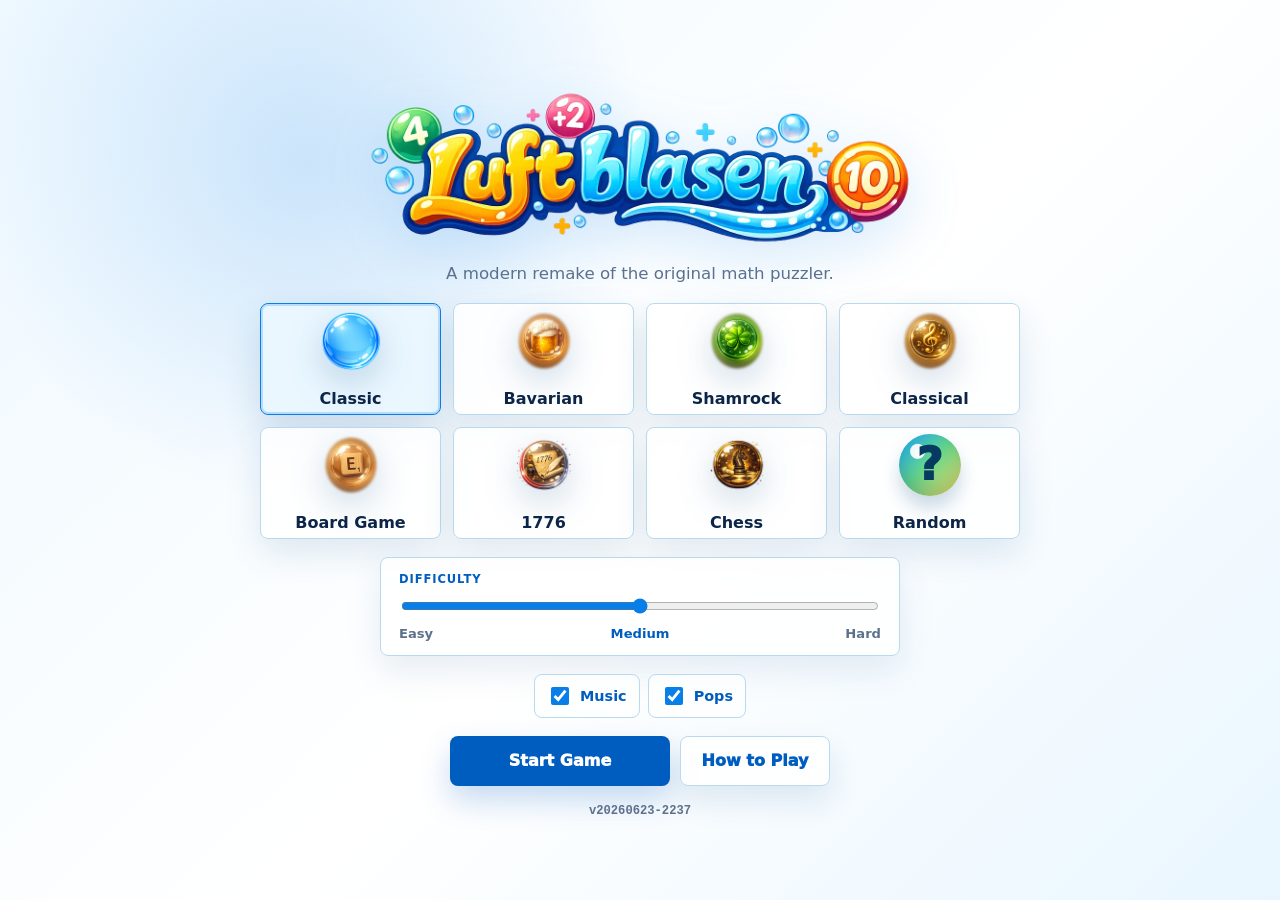
==== index.html @ 2be2d6b1 "Boost procedural cue volume" ====
<!doctype html>
<html lang="en">
  <head>
    <meta charset="utf-8">
    <meta name="viewport" content="width=device-width, initial-scale=1">
    <meta name="format-detection" content="telephone=no">
    <meta http-equiv="refresh" content="0; url=luftblasen.html?v=20260623-2237">
    <title>Luftblasen</title>
    <link rel="canonical" href="luftblasen.html">
    <link rel="stylesheet" href="luftblasen.css?v=20260623-2237">
  </head>
  <body class="show-splash">
    <main class="game-shell" data-theme="classic">
      <section class="splash-screen" aria-labelledby="splash-title">
        <div class="splash-brand">
          <h1 id="splash-title">Luftblasen</h1>
          <p>Loading the bubble game...</p>
        </div>
        <a class="start-button" href="luftblasen.html?v=20260623-2237">Play Luftblasen</a>
        <footer class="splash-version">v<span data-version>20260623-2237</span></footer>
      </section>
    </main>
    <script>
      window.location.replace("luftblasen.html?v=20260623-2237");
    </script>
  </body>
</html>
---- luftblasen.css ----
:root {
  --bg: #f8fcff;
  --surface: #ffffff;
  --text: #0d2547;
  --muted: #5d718c;
  --line: #b9d9ef;
  --accent: #087ee8;
  --accent-strong: #005dc0;
  --good: #24a66a;
  --danger: #e94040;
  --gold: #f2a51a;
  --bubble: #d7f1ff;
  --play-bg: url("assets/luftblasen/images/backgrounds/classic-theme-background.webp?v=20260623-2237");
  --bubble-sprite: url("assets/luftblasen/images/sprites/bubble-classic-sprite.png?v=20260623-2237");
  --page-bg-a: #dff3ff;
  --page-bg-b: #f8fcff;
  --page-bg-c: #fff8df;
  --page-glow-a: rgba(8, 126, 232, 0.24);
  --page-glow-b: rgba(36, 166, 106, 0.17);
  --shadow: 0 20px 55px rgba(19, 81, 135, 0.16);
  --radius: 8px;
}

* {
  box-sizing: border-box;
}

body {
  min-height: 100vh;
  margin: 0;
  background:
    radial-gradient(circle at 22% 12%, rgba(8, 126, 232, 0.12), transparent 28%),
    linear-gradient(135deg, #f8fcff 0%, #eef8ff 48%, #fffdf8 100%);
  color: var(--text);
  font-family: Inter, ui-sans-serif, system-ui, -apple-system, BlinkMacSystemFont, "Segoe UI", sans-serif;
}

body:not(.show-splash) {
  background:
    radial-gradient(circle at 18% 12%, var(--page-glow-a, rgba(8, 126, 232, 0.22)), transparent 30%),
    radial-gradient(circle at 82% 84%, var(--page-glow-b, rgba(36, 166, 106, 0.18)), transparent 34%),
    linear-gradient(135deg, var(--page-bg-a, #eaf7ff), var(--page-bg-b, #f8fcff) 52%, var(--page-bg-c, #fff7e7));
}

body.show-splash {
  overflow: hidden;
}

button,
input {
  font: inherit;
}

.game-shell {
  width: min(1320px, calc(100% - 24px));
  margin: 0 auto;
  padding: 14px 0;
}

body:not(.show-splash) {
  min-height: 100vh;
  min-height: 100dvh;
  overflow: hidden;
}

body:not(.show-splash) .game-shell {
  width: min(calc(100% - 18px), 720px, calc((100vh - 18px) * 0.72));
  width: min(calc(100% - 18px), 720px, calc((100dvh - 18px) * 0.72));
  min-width: min(100% - 18px, 390px);
  height: 100vh;
  height: 100dvh;
  padding: 9px 0;
}

.splash-screen {
  position: fixed;
  inset: 0;
  z-index: 100;
  display: grid;
  place-items: center;
  align-content: center;
  gap: 18px;
  padding: 22px;
  background:
    radial-gradient(circle at 24% 18%, rgba(8, 126, 232, 0.18), transparent 28%),
    linear-gradient(135deg, #eef8ff 0%, #ffffff 54%, #e9f6ff 100%);
}

.splash-screen.hidden {
  display: none;
}

.splash-brand {
  text-align: center;
}

.splash-brand h1 {
  position: absolute;
  width: 1px;
  height: 1px;
  padding: 0;
  margin: -1px;
  overflow: hidden;
  clip: rect(0, 0, 0, 0);
  white-space: nowrap;
  border: 0;
}

.splash-logo {
  display: block;
  width: min(560px, 94vw);
  height: auto;
  max-height: 172px;
  object-fit: contain;
  margin: 0 auto;
  filter: drop-shadow(0 16px 28px rgba(8, 126, 232, 0.16));
}

.splash-brand p {
  max-width: 520px;
  margin: 8px auto 0;
  color: var(--muted);
  font-size: 1.04rem;
  line-height: 1.4;
}

.splash-theme-grid {
  display: grid;
  grid-template-columns: repeat(4, minmax(120px, 1fr));
  gap: 12px;
  width: min(760px, 100%);
}

.splash-difficulty {
  display: grid;
  gap: 10px;
  width: min(520px, 100%);
  border: 1px solid var(--line);
  border-radius: var(--radius);
  padding: 14px 18px;
  background: rgba(255, 255, 255, 0.88);
  box-shadow: 0 14px 34px rgba(19, 81, 135, 0.1);
}

.splash-difficulty span {
  color: var(--accent-strong);
  font-size: 0.72rem;
  font-weight: 900;
  letter-spacing: 0.08em;
  text-transform: uppercase;
}

.splash-difficulty input {
  accent-color: var(--accent);
}

.splash-difficulty small {
  display: grid;
  grid-template-columns: 1fr auto 1fr;
  gap: 12px;
  color: var(--muted);
  font-size: 0.82rem;
}

.splash-difficulty small b:last-child {
  text-align: right;
}

.splash-difficulty strong {
  color: var(--accent-strong);
}

.sound-options {
  display: flex;
  flex-wrap: wrap;
  justify-content: center;
  gap: 8px;
}

.sound-toggle {
  display: inline-flex;
  align-items: center;
  gap: 8px;
  border: 1px solid var(--line);
  border-radius: var(--radius);
  padding: 9px 12px;
  background: rgba(255, 255, 255, 0.76);
  color: var(--accent-strong);
  cursor: pointer;
  font-size: 0.9rem;
  font-weight: 900;
}

.sound-toggle input {
  width: 18px;
  height: 18px;
  accent-color: var(--accent);
}

.splash-actions {
  display: flex;
  flex-wrap: wrap;
  justify-content: center;
  gap: 10px;
}

.splash-theme {
  display: grid;
  place-items: center;
  gap: 8px;
  min-height: 112px;
  border: 1px solid var(--line);
  border-radius: var(--radius);
  background: rgba(255, 255, 255, 0.88);
  color: var(--text);
  cursor: pointer;
  font-weight: 900;
  box-shadow: 0 14px 34px rgba(19, 81, 135, 0.12);
}

.splash-theme .theme-icon {
  width: 62px;
  height: 62px;
  font-size: 1.7rem;
}

.splash-theme .theme-sprite {
  background-position: 0 center;
  background-repeat: no-repeat;
  background-size: 300% 100%;
  border-radius: 50%;
  filter: drop-shadow(0 12px 18px rgba(19, 81, 135, 0.22));
}

.splash-theme[data-theme="classic"] .theme-sprite {
  background-image: url("assets/luftblasen/images/sprites/bubble-classic-sprite.png?v=20260623-2237");
}

.splash-theme[data-theme="bavarian"] .theme-sprite {
  background-image: url("assets/luftblasen/images/sprites/bubble-bavarian-sprite.png?v=20260623-2237");
}

.splash-theme[data-theme="shamrock"] .theme-sprite {
  background-image: url("assets/luftblasen/images/sprites/bubble-shamrock-sprite.png?v=20260623-2237");
}

.splash-theme[data-theme="classical"] .theme-sprite {
  background-image: url("assets/luftblasen/images/sprites/bubble-classical-sprite.png?v=20260623-2237");
}

.splash-theme[data-theme="boardgame"] .theme-sprite {
  background-image: url("assets/luftblasen/images/sprites/bubble-boardgame-sprite.png?v=20260623-2237");
}

.splash-theme[data-theme="theme1776"] .theme-sprite {
  background-image: url("assets/luftblasen/images/sprites/bubble-1776-sprite.png?v=20260623-2237");
}

.splash-theme[data-theme="chess"] .theme-sprite {
  background-image: url("assets/luftblasen/images/sprites/bubble-chess-sprite.png?v=20260623-2237");
}

.splash-theme .random-icon {
  display: grid;
  place-items: center;
  border-radius: 50%;
  background:
    radial-gradient(circle at 30% 28%, rgba(255, 255, 255, 0.95) 0 7px, transparent 8px),
    linear-gradient(135deg, #14a7ff, #65d68b 48%, #ffe05f);
  color: #073a60;
  font-size: 2.8rem;
  font-weight: 950;
  box-shadow: inset 0 -8px 18px rgba(5, 51, 86, 0.2), 0 12px 18px rgba(19, 81, 135, 0.22);
}

.splash-theme.active {
  border-color: var(--accent);
  background: #eaf7ff;
  box-shadow: inset 0 0 0 2px color-mix(in srgb, var(--accent) 22%, transparent), 0 16px 36px rgba(19, 81, 135, 0.16);
}

.start-button {
  min-width: 220px;
  min-height: 50px;
  border: 0;
  border-radius: var(--radius);
  background: var(--accent-strong);
  color: white;
  cursor: pointer;
  font-size: 1rem;
  font-weight: 950;
  box-shadow: 0 14px 30px rgba(0, 93, 192, 0.22);
}

.how-button {
  min-width: 150px;
  min-height: 50px;
  border: 1px solid var(--line);
  border-radius: var(--radius);
  background: rgba(255, 255, 255, 0.88);
  color: var(--accent-strong);
  cursor: pointer;
  font-size: 1rem;
  font-weight: 950;
  box-shadow: 0 14px 30px rgba(19, 81, 135, 0.12);
}

.how-panel {
  position: fixed;
  inset: 0;
  z-index: 120;
  display: grid;
  place-items: center;
  padding: 22px;
  background: rgba(6, 36, 70, 0.42);
  backdrop-filter: blur(6px);
}

.how-panel.hidden {
  display: none;
}

.how-card {
  position: relative;
  width: min(720px, 100%);
  max-height: min(780px, 92dvh);
  overflow: auto;
  border: 1px solid rgba(255, 255, 255, 0.72);
  border-radius: var(--radius);
  padding: 26px;
  background: rgba(255, 255, 255, 0.96);
  color: var(--text);
  box-shadow: 0 28px 70px rgba(6, 36, 70, 0.32);
}

.how-card h2 {
  margin: 0 46px 20px 0;
  color: var(--accent-strong);
  font-size: clamp(2rem, 6vw, 3.3rem);
  line-height: 0.95;
}

.how-close {
  position: absolute;
  top: 14px;
  right: 14px;
  display: grid;
  width: 38px;
  height: 38px;
  place-items: center;
  border: 1px solid var(--line);
  border-radius: var(--radius);
  background: white;
  color: var(--accent-strong);
  cursor: pointer;
  font-size: 1.8rem;
  font-weight: 950;
  line-height: 1;
}

.how-steps {
  display: grid;
  gap: 10px;
}

.how-steps section {
  border: 1px solid var(--line);
  border-radius: var(--radius);
  padding: 14px 16px;
  background: #f7fcff;
}

.how-steps b {
  display: block;
  color: var(--accent-strong);
  font-size: clamp(1.15rem, 3vw, 1.45rem);
  line-height: 1.1;
}

.how-steps p {
  margin: 6px 0 0;
  color: var(--text);
  font-size: 1rem;
  font-weight: 750;
  line-height: 1.35;
}

.splash-version {
  color: var(--muted);
  font-family: ui-monospace, SFMono-Regular, Consolas, "Liberation Mono", monospace;
  font-size: 0.76rem;
  font-weight: 800;
  text-align: center;
}

.hud {
  display: none;
}

.hud-card,
.play-card {
  border: 1px solid var(--line);
  border-radius: var(--radius);
  background: rgba(255, 255, 255, 0.82);
  box-shadow: var(--shadow);
}

.hud-card {
  min-width: 0;
  padding: 8px 11px;
}

.hud-card span,
.side-panel h2,
.difficulty-control span {
  display: block;
  color: var(--accent-strong);
  font-size: 0.66rem;
  font-weight: 850;
  letter-spacing: 0.07em;
  line-height: 1.2;
  text-transform: uppercase;
}

.hud-card strong {
  display: block;
  margin-top: 2px;
  font-size: clamp(1.55rem, 3vw, 2.8rem);
  line-height: 0.95;
}

.hud-card.compact strong {
  font-size: clamp(1.2rem, 2vw, 1.9rem);
}

.sum-card em {
  display: block;
  margin-top: 3px;
  color: var(--accent-strong);
  font-style: normal;
  font-weight: 800;
  text-align: right;
}

.sum-meter {
  height: 6px;
  overflow: hidden;
  border: 1px solid var(--line);
  border-radius: 999px;
  background: #e8f4fb;
}

.sum-meter i {
  display: block;
  width: 0%;
  height: 100%;
  border-radius: inherit;
  background: linear-gradient(90deg, var(--accent), var(--good));
  transition: width 180ms ease, background 180ms ease;
}

.layout {
  display: block;
}

.side-panel h2 {
  margin: 0 0 9px;
}

.theme-list {
  display: grid;
  gap: 6px;
}

.theme-button,
.primary-button,
.secondary-button {
  border: 0;
  border-radius: var(--radius);
  cursor: pointer;
  font-weight: 850;
}

.theme-button {
  display: grid;
  grid-template-columns: 32px 1fr;
  gap: 7px;
  width: 100%;
  min-height: 36px;
  border: 1px solid var(--line);
  padding: 5px 8px;
  background: var(--surface);
  color: var(--text);
  text-align: left;
}

.theme-button.active {
  border-color: var(--accent);
  background: #eaf7ff;
  box-shadow: inset 0 0 0 2px rgba(8, 126, 232, 0.14);
}

.theme-icon {
  display: grid;
  width: 26px;
  height: 26px;
  place-items: center;
  border-radius: 50%;
  font-size: 1.1rem;
}

.bubble-icon {
  border: 2px solid #69bfff;
  background: radial-gradient(circle at 34% 28%, white 0 18%, #b7e8ff 45%, #4eb2f4 100%);
}

.tile-icon {
  border-radius: 5px;
  background: linear-gradient(145deg, #ffc23d, #a35b00);
  color: #1f1304;
  font-family: Georgia, "Times New Roman", serif;
  font-size: 1rem;
  font-weight: 950;
}

.difficulty-control {
  display: grid;
  gap: 7px;
  margin: 14px 0;
}

.difficulty-control input {
  accent-color: var(--accent);
}

.difficulty-control small {
  display: flex;
  justify-content: space-between;
  color: var(--muted);
}

.button-grid {
  display: grid;
  gap: 7px;
}

.primary-button,
.secondary-button {
  min-height: 36px;
  padding: 0 10px;
}

.primary-button {
  background: var(--accent-strong);
  color: white;
}

.secondary-button {
  border: 1px solid var(--line);
  background: var(--surface);
  color: var(--accent-strong);
}

.play-card {
  min-height: 590px;
  padding: 7px;
}

body:not(.show-splash) .play-card {
  height: calc(100vh - 18px);
  height: calc(100dvh - 18px);
  min-height: 0;
}

.playfield {
  position: relative;
  min-height: 576px;
  overflow: hidden;
  border-radius: var(--radius);
  background:
    radial-gradient(circle at 16% 18%, rgba(255, 255, 255, 0.82) 0 3px, transparent 4px),
    radial-gradient(circle at 80% 34%, rgba(255, 255, 255, 0.72) 0 4px, transparent 5px),
    var(--play-bg);
  background-position: center;
  background-size: cover;
}

body:not(.show-splash) .playfield {
  height: 100%;
  min-height: 0;
}

.field-message {
  position: absolute;
  left: 50%;
  bottom: 12px;
  z-index: 4;
  transform: translateX(-50%);
  width: min(92%, 600px);
  border: 1px solid rgba(255, 255, 255, 0.48);
  border-radius: var(--radius);
  padding: 9px 13px;
  background: rgba(8, 28, 54, 0.34);
  color: white;
  box-shadow: inset 0 1px 0 rgba(255, 255, 255, 0.18), 0 12px 28px rgba(5, 25, 48, 0.18);
  font-weight: 900;
  text-align: center;
  text-shadow: 0 2px 5px rgba(0, 0, 0, 0.72);
  backdrop-filter: blur(3px);
}

.end-screen,
.pause-screen {
  position: absolute;
  inset: 0;
  z-index: 20;
  display: grid;
  place-items: center;
  padding: 22px;
  background: rgba(6, 36, 70, 0.34);
  backdrop-filter: blur(5px);
  animation: end-screen-fade 220ms ease-out both;
}

.end-screen.hidden,
.pause-screen.hidden {
  display: none;
}

.end-panel,
.pause-panel {
  width: min(420px, 94%);
  border: 1px solid rgba(255, 255, 255, 0.75);
  border-radius: var(--radius);
  padding: 24px;
  background: rgba(255, 255, 255, 0.94);
  color: var(--text);
  text-align: center;
  box-shadow: 0 24px 60px rgba(6, 36, 70, 0.28);
  animation: end-panel-arrive 360ms cubic-bezier(0.18, 0.9, 0.22, 1.12) both;
}

.end-panel h2,
.pause-panel h2 {
  margin: 0 0 18px;
  color: var(--accent-strong);
  font-size: 2.1rem;
  line-height: 1;
  text-shadow: 0 2px 0 white;
}

.pause-bubbles {
  display: grid;
  grid-template-columns: repeat(3, minmax(0, 1fr));
  gap: 9px;
  margin: 0 0 18px;
}

.pause-bubbles div {
  min-width: 0;
  border: 1px solid var(--line);
  border-radius: var(--radius);
  padding: 10px 6px 9px;
  background: #f7fcff;
}

.pause-bubble {
  display: block;
  width: 70px;
  height: 70px;
  margin: 0 auto 7px;
  border-radius: 50%;
  background: var(--bubble-sprite) 0 center / 210px 70px no-repeat;
  filter: drop-shadow(0 8px 10px rgba(19, 81, 135, 0.22));
}

.pause-bubble.bonus {
  background-position: -70px center;
}

.pause-bubble.multiplier {
  background-position: -140px center;
}

.pause-bubbles strong {
  display: block;
  color: var(--accent-strong);
  font-size: 0.72rem;
  font-weight: 950;
  line-height: 1.1;
}

.pause-target {
  margin: 0 0 18px;
  border: 1px solid var(--line);
  border-radius: var(--radius);
  padding: 12px;
  background: #fffaf0;
}

.pause-target span {
  display: block;
  color: var(--accent-strong);
  font-size: 0.68rem;
  font-weight: 950;
  letter-spacing: 0.08em;
  line-height: 1.1;
  text-transform: uppercase;
}

.pause-target strong {
  display: block;
  margin-top: 4px;
  color: var(--gold);
  font-size: 2.8rem;
  font-weight: 950;
  line-height: 1;
}

.pause-resume {
  width: 100%;
  min-height: 44px;
  border: 0;
  border-radius: var(--radius);
  background: var(--accent-strong);
  color: white;
  cursor: pointer;
  font-weight: 950;
}

@keyframes end-screen-fade {
  from {
    background: rgba(6, 36, 70, 0);
    backdrop-filter: blur(0);
  }
}

@keyframes end-panel-arrive {
  0% {
    opacity: 0;
    transform: translateY(18px) scale(0.94);
  }

  70% {
    opacity: 1;
    transform: translateY(-3px) scale(1.02);
  }

  100% {
    opacity: 1;
    transform: translateY(0) scale(1);
  }
}

.end-stats {
  display: grid;
  grid-template-columns: repeat(2, minmax(0, 1fr));
  gap: 8px;
  margin: 0 0 20px;
}

.end-stats div {
  min-width: 0;
  border: 1px solid var(--line);
  border-radius: var(--radius);
  padding: 9px 8px;
  background: #f7fcff;
}

.end-stats .end-score-stat {
  grid-column: 1 / -1;
}

.end-stats dt {
  color: var(--accent-strong);
  font-size: 0.63rem;
  font-weight: 950;
  letter-spacing: 0.07em;
  line-height: 1.1;
  text-transform: uppercase;
}

.end-stats dd {
  margin: 5px 0 0;
  overflow: hidden;
  font-size: 1.35rem;
  font-weight: 950;
  line-height: 1;
  text-overflow: ellipsis;
  white-space: nowrap;
}

.end-tip {
  margin: -4px 0 18px;
  border: 1px solid var(--line);
  border-radius: var(--radius);
  padding: 10px 12px;
  background: #fffaf0;
  color: var(--text);
  font-size: 0.9rem;
  font-weight: 800;
  line-height: 1.35;
}

.end-actions {
  display: grid;
  grid-template-columns: 1fr auto;
  gap: 8px;
}

.end-primary,
.end-secondary {
  min-height: 42px;
  border-radius: var(--radius);
  cursor: pointer;
  font-weight: 950;
}

.end-primary {
  border: 0;
  background: var(--accent-strong);
  color: white;
}

.end-secondary {
  border: 1px solid var(--line);
  padding: 0 16px;
  background: white;
  color: var(--accent-strong);
}

.field-hud {
  position: absolute;
  top: 9px;
  left: 9px;
  right: 9px;
  z-index: 5;
  display: grid;
  grid-template-columns: 1fr 1.18fr 1fr;
  gap: 6px;
  pointer-events: none;
}

.field-timer {
  position: absolute;
  top: auto;
  left: 10px;
  right: 10px;
  bottom: 140px;
  z-index: 5;
  height: 5px;
  overflow: hidden;
  border: 1px solid rgba(255, 255, 255, 0.28);
  border-radius: 999px;
  background: rgba(8, 28, 54, 0.42);
  box-shadow: 0 8px 20px rgba(5, 25, 48, 0.18);
  pointer-events: none;
}

.field-timer i {
  display: block;
  width: 100%;
  height: 100%;
  border-radius: inherit;
  background: linear-gradient(90deg, var(--good), var(--gold));
  transform-origin: left center;
  transition: background 140ms ease, transform 140ms linear;
}

.field-timer.warning {
  height: 7px;
  background: rgba(75, 45, 0, 0.58);
}

.field-timer.critical {
  height: 9px;
  background: rgba(93, 8, 8, 0.7);
  box-shadow: 0 0 0 2px rgba(233, 64, 64, 0.22), 0 0 24px rgba(233, 64, 64, 0.42);
  animation: timer-pulse 650ms ease-in-out infinite;
}

.timer-stat.warning strong {
  color: #ffe08a;
}

.timer-stat.critical strong {
  color: #ff8a7a;
}

.playfield.time-low .timer-stat {
  border-color: rgba(255, 95, 95, 0.78);
  background: rgba(96, 12, 12, 0.5);
  box-shadow: inset 0 1px 0 rgba(255, 255, 255, 0.18), 0 0 24px rgba(233, 64, 64, 0.32);
}

.playfield.time-low .timer-stat strong {
  color: #fff2c4;
  animation: time-number-flash 520ms ease-in-out infinite;
}

.playfield.time-low .target-stat strong,
.playfield.time-low .current-stat strong {
  animation: urgent-number-pulse 820ms ease-in-out infinite;
}

@keyframes timer-pulse {
  0%,
  100% {
    opacity: 1;
  }

  50% {
    opacity: 0.62;
  }
}

@keyframes time-number-flash {
  0%,
  100% {
    color: #fff2c4;
    text-shadow: 0 2px 5px rgba(0, 0, 0, 0.72), 0 0 12px rgba(255, 232, 138, 0.8);
  }

  50% {
    color: #ff6b6b;
    text-shadow: 0 2px 5px rgba(0, 0, 0, 0.72), 0 0 18px rgba(255, 58, 58, 0.95);
  }
}

@keyframes urgent-number-pulse {
  0%,
  100% {
    filter: none;
    transform: scale(1);
  }

  50% {
    filter: drop-shadow(0 0 8px rgba(255, 218, 90, 0.62));
    transform: scale(1.045);
  }
}

@media (prefers-reduced-motion: reduce) {
  .field-timer.critical,
  .playfield.time-low .timer-stat strong,
  .playfield.time-low .target-stat strong,
  .playfield.time-low .current-stat strong {
    animation: none;
  }
}

.field-controls {
  position: absolute;
  right: 10px;
  bottom: 86px;
  z-index: 6;
  display: flex;
  gap: 6px;
}

.field-control-button {
  min-width: 52px;
  min-height: 34px;
  border: 1px solid var(--line);
  border-radius: var(--radius);
  background: rgba(255, 255, 255, 0.9);
  color: var(--accent-strong);
  cursor: pointer;
  font-size: 0.72rem;
  font-weight: 950;
  line-height: 1;
  box-shadow: 0 10px 24px rgba(19, 81, 135, 0.12);
}

.field-control-button:focus-visible {
  outline: 3px solid rgba(8, 126, 232, 0.34);
  outline-offset: 2px;
}

.field-multiplier {
  position: absolute;
  left: 10px;
  bottom: 86px;
  z-index: 5;
  min-width: 86px;
  border: 1px solid var(--line);
  border-radius: var(--radius);
  padding: 5px 8px;
  background: rgba(255, 255, 255, 0.84);
  color: var(--accent-strong);
  box-shadow: 0 10px 24px rgba(19, 81, 135, 0.12);
}

.field-multiplier span {
  display: block;
  font-size: 0.56rem;
  font-weight: 900;
  letter-spacing: 0.07em;
  line-height: 1.1;
  text-transform: uppercase;
}

.field-multiplier strong {
  display: block;
  margin-top: 2px;
  color: var(--gold);
  font-size: 1.05rem;
  line-height: 1;
}

.field-announcement {
  position: absolute;
  left: 50%;
  top: 43%;
  z-index: 7;
  display: grid;
  min-width: 168px;
  place-items: center;
  border: 1px solid rgba(255, 255, 255, 0.42);
  border-radius: var(--radius);
  padding: 12px 18px 14px;
  background: rgba(8, 28, 54, 0.82);
  color: white;
  box-shadow: 0 18px 40px rgba(5, 25, 48, 0.28);
  opacity: 0;
  pointer-events: none;
  text-align: center;
  text-shadow: 0 2px 3px rgba(0, 0, 0, 0.36);
  transform: translate(-50%, -50%) scale(0.92);
  transition: opacity 180ms ease, transform 180ms ease;
}

.field-announcement.show {
  opacity: 1;
  transform: translate(-50%, -50%) scale(1);
}

.field-announcement.hidden {
  display: none;
}

.field-announcement span {
  display: block;
  color: rgba(255, 255, 255, 0.78);
  font-size: 0.72rem;
  font-weight: 950;
  letter-spacing: 0.08em;
  line-height: 1.1;
  text-transform: uppercase;
}

.field-announcement strong {
  display: block;
  margin-top: 5px;
  color: #ffe08a;
  font-size: clamp(2.4rem, 10vw, 4.5rem);
  font-weight: 950;
  line-height: 0.92;
}

.field-announcement.alert strong {
  color: #ff8a7a;
  font-size: clamp(2rem, 8vw, 3.7rem);
}

.field-announcement.success strong {
  color: #81f0a6;
}

.field-stat {
  min-width: 0;
  border: 1px solid rgba(255, 255, 255, 0.48);
  border-radius: var(--radius);
  padding: 6px 9px;
  background: rgba(8, 28, 54, 0.34);
  color: white;
  box-shadow: inset 0 1px 0 rgba(255, 255, 255, 0.18), 0 12px 28px rgba(5, 25, 48, 0.18);
  text-shadow: 0 2px 5px rgba(0, 0, 0, 0.68);
  backdrop-filter: blur(3px);
}

.field-stat span {
  display: block;
  color: rgba(255, 255, 255, 0.88);
  font-size: 0.62rem;
  font-weight: 950;
  letter-spacing: 0.07em;
  line-height: 1.1;
  text-transform: uppercase;
}

.field-stat strong {
  display: block;
  margin-top: 2px;
  overflow: hidden;
  color: white;
  font-size: 1.28rem;
  font-weight: 950;
  line-height: 1;
  text-overflow: ellipsis;
  white-space: nowrap;
}

.target-stat,
.current-stat {
  text-align: center;
}

.field-stat.small,
.timer-stat {
  text-align: right;
}

.target-stat strong {
  color: #ffe08a;
  font-size: 1.6rem;
}

.current-stat strong {
  color: #dff8ff;
}

.field-stat.small strong,
.lives-stat strong,
.timer-stat strong {
  font-size: 1.05rem;
}

.bubble {
  position: absolute;
  display: grid;
  place-items: center;
  width: var(--size);
  height: var(--size);
  border: 0;
  border-radius: 50%;
  background: var(--bubble-sprite) 0 center / calc(var(--size) * 3) var(--size) no-repeat;
  box-shadow: none;
  color: white;
  cursor: pointer;
  font-size: calc(var(--size) * 0.42);
  font-weight: 950;
  line-height: 1;
  text-shadow: 0 2px 2px rgba(0, 0, 0, 0.8), 0 0 6px rgba(0, 0, 0, 0.55);
  touch-action: manipulation;
  transition: transform 70ms ease-out, opacity 80ms ease-out;
  user-select: none;
  -webkit-tap-highlight-color: transparent;
}

.bubble:hover {
  transform: scale(1.04);
}

.bubble.selected {
  outline: 5px solid rgba(0, 93, 192, 0.58);
  transform: scale(1.06);
}

.bubble.multiplier {
  background-position: calc(var(--size) * -2) center;
}

.bubble.bonus {
  background-position: calc(var(--size) * -1) center;
  filter: drop-shadow(0 0 5px rgba(255, 218, 90, 0.44));
}

.bubble.bonus::after {
  content: "";
  position: absolute;
  inset: -4px;
  border: 1px solid rgba(255, 229, 135, 0.42);
  border-radius: 50%;
  box-shadow: 0 0 10px rgba(255, 199, 46, 0.26);
  pointer-events: none;
}

.bubble.popped {
  opacity: 0;
  transform: scale(1.18);
  pointer-events: none;
}

[data-theme="bavarian"] {
  --accent: #1565d8;
  --accent-strong: #064aa5;
  --bubble: #ffe0a4;
  --gold: #f0a000;
  --page-bg-a: #fff0c8;
  --page-bg-b: #f5fbff;
  --page-bg-c: #dceeff;
  --page-glow-a: rgba(240, 160, 0, 0.26);
  --page-glow-b: rgba(21, 101, 216, 0.2);
  --play-bg: url("assets/luftblasen/images/backgrounds/bavarian-theme-background.webp?v=20260623-2237");
  --bubble-sprite: url("assets/luftblasen/images/sprites/bubble-bavarian-sprite.png?v=20260623-2237");
}

[data-theme="shamrock"] {
  --accent: #15945c;
  --accent-strong: #07643a;
  --bubble: #c9f7dc;
  --gold: #20b66b;
  --page-bg-a: #d8f8e2;
  --page-bg-b: #f7fff8;
  --page-bg-c: #d9f0ff;
  --page-glow-a: rgba(21, 148, 92, 0.25);
  --page-glow-b: rgba(32, 182, 107, 0.2);
  --play-bg: url("assets/luftblasen/images/backgrounds/shamrock-theme-background.webp?v=20260623-2237");
  --bubble-sprite: url("assets/luftblasen/images/sprites/bubble-shamrock-sprite.png?v=20260623-2237");
}

[data-theme="classical"] {
  --accent: #8b4dd8;
  --accent-strong: #5b2ea0;
  --bubble: #eadbff;
  --gold: #d49a2a;
  --page-bg-a: #eee2ff;
  --page-bg-b: #fbf7ff;
  --page-bg-c: #fff0cf;
  --page-glow-a: rgba(139, 77, 216, 0.24);
  --page-glow-b: rgba(212, 154, 42, 0.18);
  --play-bg: url("assets/luftblasen/images/backgrounds/classical-music-background.webp?v=20260623-2237");
  --bubble-sprite: url("assets/luftblasen/images/sprites/bubble-classical-sprite.png?v=20260623-2237");
}

[data-theme="boardgame"] {
  --accent: #9a5a08;
  --accent-strong: #6d3d00;
  --bubble: #df8a18;
  --gold: #c57500;
  --page-bg-a: #ffe0b8;
  --page-bg-b: #fff8ef;
  --page-bg-c: #e3f2ce;
  --page-glow-a: rgba(154, 90, 8, 0.22);
  --page-glow-b: rgba(79, 134, 50, 0.2);
  --play-bg: url("assets/luftblasen/images/backgrounds/board-game-theme-background.webp?v=20260623-2237");
  --bubble-sprite: url("assets/luftblasen/images/sprites/bubble-boardgame-sprite.png?v=20260623-2237");
}

[data-theme="theme1776"] {
  --accent: #b64032;
  --accent-strong: #7d251c;
  --bubble: #f2d5a2;
  --gold: #d99b32;
  --page-bg-a: #f9e1c1;
  --page-bg-b: #f5fbff;
  --page-bg-c: #dce9ff;
  --page-glow-a: rgba(180, 64, 50, 0.22);
  --page-glow-b: rgba(34, 76, 132, 0.22);
  --play-bg: url("assets/luftblasen/images/backgrounds/1776-theme-background.webp?v=20260623-2237");
  --bubble-sprite: url("assets/luftblasen/images/sprites/bubble-1776-sprite.png?v=20260623-2237");
}

[data-theme="chess"] {
  --accent: #8f6a2d;
  --accent-strong: #5d4118;
  --bubble: #e7d2a2;
  --gold: #d9a23a;
  --page-bg-a: #e8dcc9;
  --page-bg-b: #f6f1e8;
  --page-bg-c: #cfd8e3;
  --page-glow-a: rgba(143, 106, 45, 0.24);
  --page-glow-b: rgba(39, 53, 75, 0.24);
  --play-bg: url("assets/luftblasen/images/backgrounds/chess-theme-background.webp?v=20260623-2237");
  --bubble-sprite: url("assets/luftblasen/images/sprites/bubble-chess-sprite.png?v=20260623-2237");
}

[data-theme="boardgame"] .playfield {
  background-size: cover;
}

@media (max-width: 560px) {
  body.show-splash {
    overflow: auto;
  }

  .game-shell {
    width: min(100% - 14px, 1480px);
    padding: 7px 0;
  }

  .splash-screen {
    place-items: stretch;
    align-content: start;
    gap: 14px;
    overflow-y: auto;
    padding: 18px 20px;
  }

  .splash-logo {
    width: min(330px, 92vw);
    max-height: 142px;
  }

  .splash-brand p {
    margin-top: 8px;
    font-size: 0.96rem;
  }

  .splash-difficulty {
    gap: 8px;
    padding: 12px 16px;
  }

  .sound-toggle {
    padding: 8px 11px;
  }

  .start-button,
  .how-button {
    min-height: 48px;
  }

  .sum-card .sum-meter,
  .sum-card em {
    display: none;
  }

  .play-card {
    height: calc(100vh - 14px);
    height: calc(100dvh - 14px);
  }

  .field-hud {
    grid-template-columns: 1fr 1.18fr 1fr;
    gap: 5px;
  }

  .field-timer {
    top: auto;
    left: 8px;
    right: 8px;
    bottom: 138px;
  }

  .field-stat {
    padding: 5px 7px;
  }

  .field-stat span {
    font-size: 0.56rem;
  }

  .field-stat strong {
    font-size: 1.05rem;
  }

  .target-stat strong {
    font-size: 1.35rem;
  }

  .field-stat.small strong,
  .lives-stat strong,
  .timer-stat strong {
    font-size: 0.96rem;
  }

  .field-message {
    bottom: 10px;
    padding: 10px 12px;
  }

  .field-announcement {
    top: 46%;
    min-width: 150px;
    padding: 10px 15px 12px;
  }

  .end-panel {
    padding: 18px;
  }

  .end-panel h2 {
    font-size: 1.75rem;
  }

  .end-stats dd {
    font-size: 1.08rem;
  }

  .field-controls {
    right: 8px;
    bottom: 88px;
    gap: 5px;
  }

  .field-control-button {
    min-width: 46px;
    min-height: 32px;
    padding: 0 8px;
    font-size: 0.68rem;
  }

  .field-multiplier {
    left: 8px;
    bottom: 88px;
    min-width: 76px;
    padding: 5px 7px;
  }

  .splash-theme-grid {
    grid-template-columns: repeat(3, minmax(0, 1fr));
    gap: 8px;
  }

  .splash-theme {
    min-height: 88px;
    gap: 5px;
    padding: 8px 6px;
  }

  .splash-theme .theme-icon {
    width: 46px;
    height: 46px;
  }

  .splash-theme strong {
    font-size: 0.78rem;
    line-height: 1.1;
  }
}
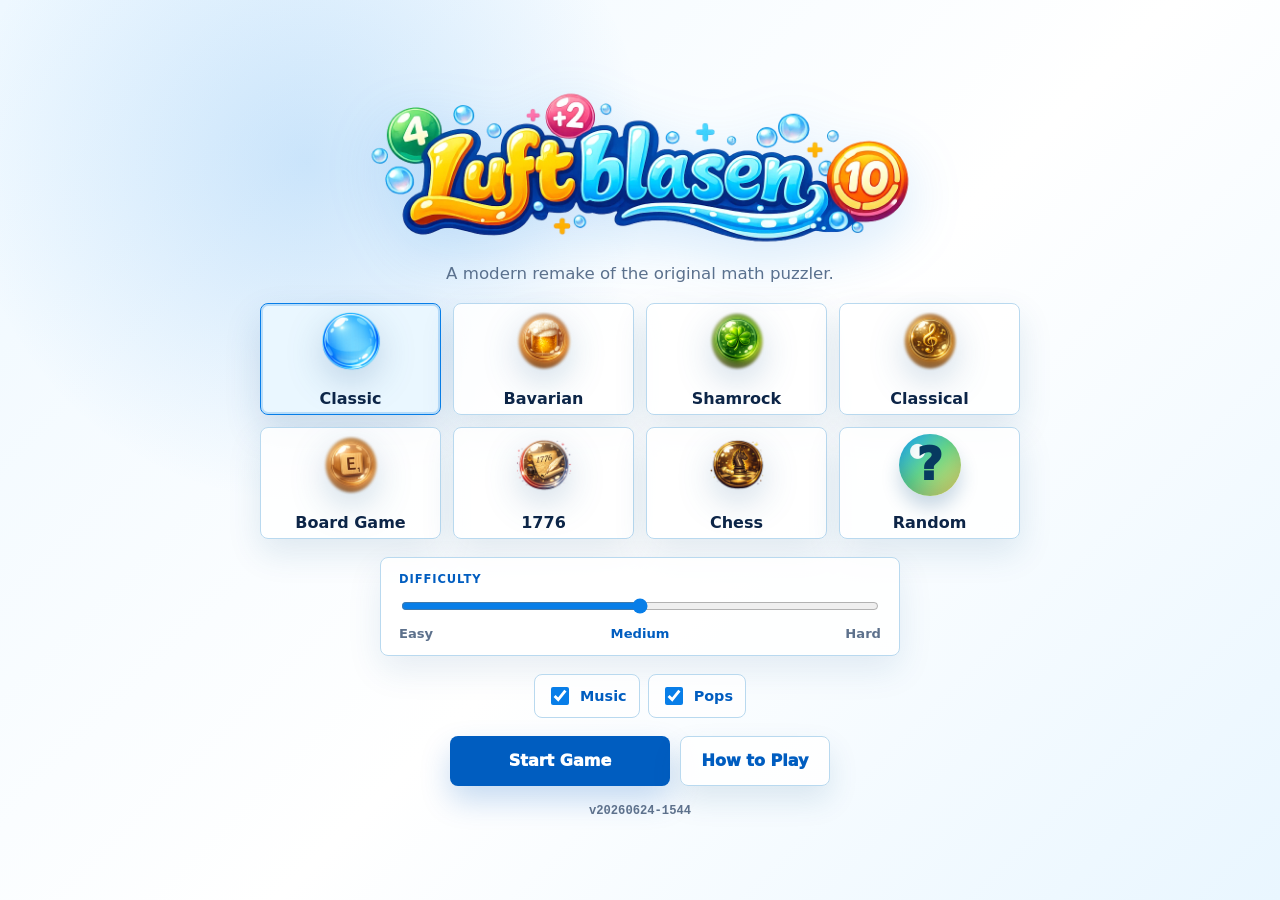
==== commit 747cd826: "Reset multiplier after life loss" ====
--- a/index.html
+++ b/index.html
@@ -4,10 +4,10 @@
     <meta charset="utf-8">
     <meta name="viewport" content="width=device-width, initial-scale=1">
     <meta name="format-detection" content="telephone=no">
-    <meta http-equiv="refresh" content="0; url=luftblasen.html?v=20260623-2237">
+    <meta http-equiv="refresh" content="0; url=luftblasen.html?v=20260624-1544">
     <title>Luftblasen</title>
     <link rel="canonical" href="luftblasen.html">
-    <link rel="stylesheet" href="luftblasen.css?v=20260623-2237">
+    <link rel="stylesheet" href="luftblasen.css?v=20260624-1544">
   </head>
   <body class="show-splash">
     <main class="game-shell" data-theme="classic">
@@ -16,12 +16,12 @@
           <h1 id="splash-title">Luftblasen</h1>
           <p>Loading the bubble game...</p>
         </div>
-        <a class="start-button" href="luftblasen.html?v=20260623-2237">Play Luftblasen</a>
-        <footer class="splash-version">v<span data-version>20260623-2237</span></footer>
+        <a class="start-button" href="luftblasen.html?v=20260624-1544">Play Luftblasen</a>
+        <footer class="splash-version">v<span data-version>20260624-1544</span></footer>
       </section>
     </main>
     <script>
-      window.location.replace("luftblasen.html?v=20260623-2237");
+      window.location.replace("luftblasen.html?v=20260624-1544");
     </script>
   </body>
 </html>
--- a/luftblasen.css
+++ b/luftblasen.css
@@ -10,8 +10,8 @@
   --danger: #e94040;
   --gold: #f2a51a;
   --bubble: #d7f1ff;
-  --play-bg: url("assets/luftblasen/images/backgrounds/classic-theme-background.webp?v=20260623-2237");
-  --bubble-sprite: url("assets/luftblasen/images/sprites/bubble-classic-sprite.png?v=20260623-2237");
+  --play-bg: url("assets/luftblasen/images/backgrounds/classic-theme-background.webp?v=20260624-1544");
+  --bubble-sprite: url("assets/luftblasen/images/sprites/bubble-classic-sprite.png?v=20260624-1544");
   --page-bg-a: #dff3ff;
   --page-bg-b: #f8fcff;
   --page-bg-c: #fff8df;
@@ -233,31 +233,31 @@
 }
 
 .splash-theme[data-theme="classic"] .theme-sprite {
-  background-image: url("assets/luftblasen/images/sprites/bubble-classic-sprite.png?v=20260623-2237");
+  background-image: url("assets/luftblasen/images/sprites/bubble-classic-sprite.png?v=20260624-1544");
 }
 
 .splash-theme[data-theme="bavarian"] .theme-sprite {
-  background-image: url("assets/luftblasen/images/sprites/bubble-bavarian-sprite.png?v=20260623-2237");
+  background-image: url("assets/luftblasen/images/sprites/bubble-bavarian-sprite.png?v=20260624-1544");
 }
 
 .splash-theme[data-theme="shamrock"] .theme-sprite {
-  background-image: url("assets/luftblasen/images/sprites/bubble-shamrock-sprite.png?v=20260623-2237");
+  background-image: url("assets/luftblasen/images/sprites/bubble-shamrock-sprite.png?v=20260624-1544");
 }
 
 .splash-theme[data-theme="classical"] .theme-sprite {
-  background-image: url("assets/luftblasen/images/sprites/bubble-classical-sprite.png?v=20260623-2237");
+  background-image: url("assets/luftblasen/images/sprites/bubble-classical-sprite.png?v=20260624-1544");
 }
 
 .splash-theme[data-theme="boardgame"] .theme-sprite {
-  background-image: url("assets/luftblasen/images/sprites/bubble-boardgame-sprite.png?v=20260623-2237");
+  background-image: url("assets/luftblasen/images/sprites/bubble-boardgame-sprite.png?v=20260624-1544");
 }
 
 .splash-theme[data-theme="theme1776"] .theme-sprite {
-  background-image: url("assets/luftblasen/images/sprites/bubble-1776-sprite.png?v=20260623-2237");
+  background-image: url("assets/luftblasen/images/sprites/bubble-1776-sprite.png?v=20260624-1544");
 }
 
 .splash-theme[data-theme="chess"] .theme-sprite {
-  background-image: url("assets/luftblasen/images/sprites/bubble-chess-sprite.png?v=20260623-2237");
+  background-image: url("assets/luftblasen/images/sprites/bubble-chess-sprite.png?v=20260624-1544");
 }
 
 .splash-theme .random-icon {
@@ -1192,8 +1192,8 @@
   --page-bg-c: #dceeff;
   --page-glow-a: rgba(240, 160, 0, 0.26);
   --page-glow-b: rgba(21, 101, 216, 0.2);
-  --play-bg: url("assets/luftblasen/images/backgrounds/bavarian-theme-background.webp?v=20260623-2237");
-  --bubble-sprite: url("assets/luftblasen/images/sprites/bubble-bavarian-sprite.png?v=20260623-2237");
+  --play-bg: url("assets/luftblasen/images/backgrounds/bavarian-theme-background.webp?v=20260624-1544");
+  --bubble-sprite: url("assets/luftblasen/images/sprites/bubble-bavarian-sprite.png?v=20260624-1544");
 }
 
 [data-theme="shamrock"] {
@@ -1206,8 +1206,8 @@
   --page-bg-c: #d9f0ff;
   --page-glow-a: rgba(21, 148, 92, 0.25);
   --page-glow-b: rgba(32, 182, 107, 0.2);
-  --play-bg: url("assets/luftblasen/images/backgrounds/shamrock-theme-background.webp?v=20260623-2237");
-  --bubble-sprite: url("assets/luftblasen/images/sprites/bubble-shamrock-sprite.png?v=20260623-2237");
+  --play-bg: url("assets/luftblasen/images/backgrounds/shamrock-theme-background.webp?v=20260624-1544");
+  --bubble-sprite: url("assets/luftblasen/images/sprites/bubble-shamrock-sprite.png?v=20260624-1544");
 }
 
 [data-theme="classical"] {
@@ -1220,8 +1220,8 @@
   --page-bg-c: #fff0cf;
   --page-glow-a: rgba(139, 77, 216, 0.24);
   --page-glow-b: rgba(212, 154, 42, 0.18);
-  --play-bg: url("assets/luftblasen/images/backgrounds/classical-music-background.webp?v=20260623-2237");
-  --bubble-sprite: url("assets/luftblasen/images/sprites/bubble-classical-sprite.png?v=20260623-2237");
+  --play-bg: url("assets/luftblasen/images/backgrounds/classical-music-background.webp?v=20260624-1544");
+  --bubble-sprite: url("assets/luftblasen/images/sprites/bubble-classical-sprite.png?v=20260624-1544");
 }
 
 [data-theme="boardgame"] {
@@ -1234,8 +1234,8 @@
   --page-bg-c: #e3f2ce;
   --page-glow-a: rgba(154, 90, 8, 0.22);
   --page-glow-b: rgba(79, 134, 50, 0.2);
-  --play-bg: url("assets/luftblasen/images/backgrounds/board-game-theme-background.webp?v=20260623-2237");
-  --bubble-sprite: url("assets/luftblasen/images/sprites/bubble-boardgame-sprite.png?v=20260623-2237");
+  --play-bg: url("assets/luftblasen/images/backgrounds/board-game-theme-background.webp?v=20260624-1544");
+  --bubble-sprite: url("assets/luftblasen/images/sprites/bubble-boardgame-sprite.png?v=20260624-1544");
 }
 
 [data-theme="theme1776"] {
@@ -1248,8 +1248,8 @@
   --page-bg-c: #dce9ff;
   --page-glow-a: rgba(180, 64, 50, 0.22);
   --page-glow-b: rgba(34, 76, 132, 0.22);
-  --play-bg: url("assets/luftblasen/images/backgrounds/1776-theme-background.webp?v=20260623-2237");
-  --bubble-sprite: url("assets/luftblasen/images/sprites/bubble-1776-sprite.png?v=20260623-2237");
+  --play-bg: url("assets/luftblasen/images/backgrounds/1776-theme-background.webp?v=20260624-1544");
+  --bubble-sprite: url("assets/luftblasen/images/sprites/bubble-1776-sprite.png?v=20260624-1544");
 }
 
 [data-theme="chess"] {
@@ -1262,8 +1262,8 @@
   --page-bg-c: #cfd8e3;
   --page-glow-a: rgba(143, 106, 45, 0.24);
   --page-glow-b: rgba(39, 53, 75, 0.24);
-  --play-bg: url("assets/luftblasen/images/backgrounds/chess-theme-background.webp?v=20260623-2237");
-  --bubble-sprite: url("assets/luftblasen/images/sprites/bubble-chess-sprite.png?v=20260623-2237");
+  --play-bg: url("assets/luftblasen/images/backgrounds/chess-theme-background.webp?v=20260624-1544");
+  --bubble-sprite: url("assets/luftblasen/images/sprites/bubble-chess-sprite.png?v=20260624-1544");
 }
 
 [data-theme="boardgame"] .playfield {
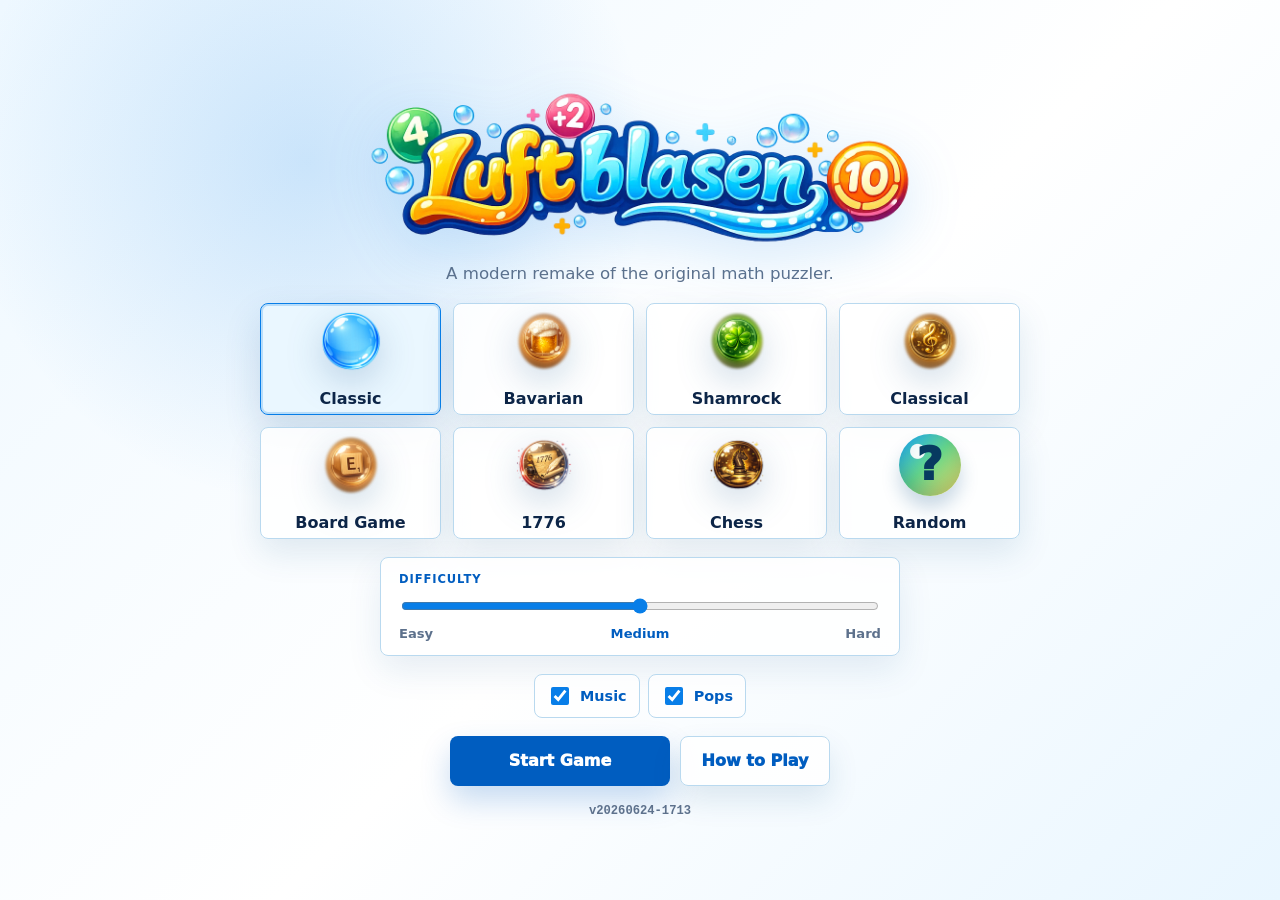
==== commit 876af95a: "Make multipliers stack once" ====
--- a/index.html
+++ b/index.html
@@ -4,10 +4,10 @@
     <meta charset="utf-8">
     <meta name="viewport" content="width=device-width, initial-scale=1">
     <meta name="format-detection" content="telephone=no">
-    <meta http-equiv="refresh" content="0; url=luftblasen.html?v=20260624-1544">
+    <meta http-equiv="refresh" content="0; url=luftblasen.html?v=20260624-1713">
     <title>Luftblasen</title>
     <link rel="canonical" href="luftblasen.html">
-    <link rel="stylesheet" href="luftblasen.css?v=20260624-1544">
+    <link rel="stylesheet" href="luftblasen.css?v=20260624-1713">
   </head>
   <body class="show-splash">
     <main class="game-shell" data-theme="classic">
@@ -16,12 +16,12 @@
           <h1 id="splash-title">Luftblasen</h1>
           <p>Loading the bubble game...</p>
         </div>
-        <a class="start-button" href="luftblasen.html?v=20260624-1544">Play Luftblasen</a>
-        <footer class="splash-version">v<span data-version>20260624-1544</span></footer>
+        <a class="start-button" href="luftblasen.html?v=20260624-1713">Play Luftblasen</a>
+        <footer class="splash-version">v<span data-version>20260624-1713</span></footer>
       </section>
     </main>
     <script>
-      window.location.replace("luftblasen.html?v=20260624-1544");
+      window.location.replace("luftblasen.html?v=20260624-1713");
     </script>
   </body>
 </html>
--- a/luftblasen.css
+++ b/luftblasen.css
@@ -10,8 +10,8 @@
   --danger: #e94040;
   --gold: #f2a51a;
   --bubble: #d7f1ff;
-  --play-bg: url("assets/luftblasen/images/backgrounds/classic-theme-background.webp?v=20260624-1544");
-  --bubble-sprite: url("assets/luftblasen/images/sprites/bubble-classic-sprite.png?v=20260624-1544");
+  --play-bg: url("assets/luftblasen/images/backgrounds/classic-theme-background.webp?v=20260624-1713");
+  --bubble-sprite: url("assets/luftblasen/images/sprites/bubble-classic-sprite.png?v=20260624-1713");
   --page-bg-a: #dff3ff;
   --page-bg-b: #f8fcff;
   --page-bg-c: #fff8df;
@@ -233,31 +233,31 @@
 }
 
 .splash-theme[data-theme="classic"] .theme-sprite {
-  background-image: url("assets/luftblasen/images/sprites/bubble-classic-sprite.png?v=20260624-1544");
+  background-image: url("assets/luftblasen/images/sprites/bubble-classic-sprite.png?v=20260624-1713");
 }
 
 .splash-theme[data-theme="bavarian"] .theme-sprite {
-  background-image: url("assets/luftblasen/images/sprites/bubble-bavarian-sprite.png?v=20260624-1544");
+  background-image: url("assets/luftblasen/images/sprites/bubble-bavarian-sprite.png?v=20260624-1713");
 }
 
 .splash-theme[data-theme="shamrock"] .theme-sprite {
-  background-image: url("assets/luftblasen/images/sprites/bubble-shamrock-sprite.png?v=20260624-1544");
+  background-image: url("assets/luftblasen/images/sprites/bubble-shamrock-sprite.png?v=20260624-1713");
 }
 
 .splash-theme[data-theme="classical"] .theme-sprite {
-  background-image: url("assets/luftblasen/images/sprites/bubble-classical-sprite.png?v=20260624-1544");
+  background-image: url("assets/luftblasen/images/sprites/bubble-classical-sprite.png?v=20260624-1713");
 }
 
 .splash-theme[data-theme="boardgame"] .theme-sprite {
-  background-image: url("assets/luftblasen/images/sprites/bubble-boardgame-sprite.png?v=20260624-1544");
+  background-image: url("assets/luftblasen/images/sprites/bubble-boardgame-sprite.png?v=20260624-1713");
 }
 
 .splash-theme[data-theme="theme1776"] .theme-sprite {
-  background-image: url("assets/luftblasen/images/sprites/bubble-1776-sprite.png?v=20260624-1544");
+  background-image: url("assets/luftblasen/images/sprites/bubble-1776-sprite.png?v=20260624-1713");
 }
 
 .splash-theme[data-theme="chess"] .theme-sprite {
-  background-image: url("assets/luftblasen/images/sprites/bubble-chess-sprite.png?v=20260624-1544");
+  background-image: url("assets/luftblasen/images/sprites/bubble-chess-sprite.png?v=20260624-1713");
 }
 
 .splash-theme .random-icon {
@@ -1192,8 +1192,8 @@
   --page-bg-c: #dceeff;
   --page-glow-a: rgba(240, 160, 0, 0.26);
   --page-glow-b: rgba(21, 101, 216, 0.2);
-  --play-bg: url("assets/luftblasen/images/backgrounds/bavarian-theme-background.webp?v=20260624-1544");
-  --bubble-sprite: url("assets/luftblasen/images/sprites/bubble-bavarian-sprite.png?v=20260624-1544");
+  --play-bg: url("assets/luftblasen/images/backgrounds/bavarian-theme-background.webp?v=20260624-1713");
+  --bubble-sprite: url("assets/luftblasen/images/sprites/bubble-bavarian-sprite.png?v=20260624-1713");
 }
 
 [data-theme="shamrock"] {
@@ -1206,8 +1206,8 @@
   --page-bg-c: #d9f0ff;
   --page-glow-a: rgba(21, 148, 92, 0.25);
   --page-glow-b: rgba(32, 182, 107, 0.2);
-  --play-bg: url("assets/luftblasen/images/backgrounds/shamrock-theme-background.webp?v=20260624-1544");
-  --bubble-sprite: url("assets/luftblasen/images/sprites/bubble-shamrock-sprite.png?v=20260624-1544");
+  --play-bg: url("assets/luftblasen/images/backgrounds/shamrock-theme-background.webp?v=20260624-1713");
+  --bubble-sprite: url("assets/luftblasen/images/sprites/bubble-shamrock-sprite.png?v=20260624-1713");
 }
 
 [data-theme="classical"] {
@@ -1220,8 +1220,8 @@
   --page-bg-c: #fff0cf;
   --page-glow-a: rgba(139, 77, 216, 0.24);
   --page-glow-b: rgba(212, 154, 42, 0.18);
-  --play-bg: url("assets/luftblasen/images/backgrounds/classical-music-background.webp?v=20260624-1544");
-  --bubble-sprite: url("assets/luftblasen/images/sprites/bubble-classical-sprite.png?v=20260624-1544");
+  --play-bg: url("assets/luftblasen/images/backgrounds/classical-music-background.webp?v=20260624-1713");
+  --bubble-sprite: url("assets/luftblasen/images/sprites/bubble-classical-sprite.png?v=20260624-1713");
 }
 
 [data-theme="boardgame"] {
@@ -1234,8 +1234,8 @@
   --page-bg-c: #e3f2ce;
   --page-glow-a: rgba(154, 90, 8, 0.22);
   --page-glow-b: rgba(79, 134, 50, 0.2);
-  --play-bg: url("assets/luftblasen/images/backgrounds/board-game-theme-background.webp?v=20260624-1544");
-  --bubble-sprite: url("assets/luftblasen/images/sprites/bubble-boardgame-sprite.png?v=20260624-1544");
+  --play-bg: url("assets/luftblasen/images/backgrounds/board-game-theme-background.webp?v=20260624-1713");
+  --bubble-sprite: url("assets/luftblasen/images/sprites/bubble-boardgame-sprite.png?v=20260624-1713");
 }
 
 [data-theme="theme1776"] {
@@ -1248,8 +1248,8 @@
   --page-bg-c: #dce9ff;
   --page-glow-a: rgba(180, 64, 50, 0.22);
   --page-glow-b: rgba(34, 76, 132, 0.22);
-  --play-bg: url("assets/luftblasen/images/backgrounds/1776-theme-background.webp?v=20260624-1544");
-  --bubble-sprite: url("assets/luftblasen/images/sprites/bubble-1776-sprite.png?v=20260624-1544");
+  --play-bg: url("assets/luftblasen/images/backgrounds/1776-theme-background.webp?v=20260624-1713");
+  --bubble-sprite: url("assets/luftblasen/images/sprites/bubble-1776-sprite.png?v=20260624-1713");
 }
 
 [data-theme="chess"] {
@@ -1262,8 +1262,8 @@
   --page-bg-c: #cfd8e3;
   --page-glow-a: rgba(143, 106, 45, 0.24);
   --page-glow-b: rgba(39, 53, 75, 0.24);
-  --play-bg: url("assets/luftblasen/images/backgrounds/chess-theme-background.webp?v=20260624-1544");
-  --bubble-sprite: url("assets/luftblasen/images/sprites/bubble-chess-sprite.png?v=20260624-1544");
+  --play-bg: url("assets/luftblasen/images/backgrounds/chess-theme-background.webp?v=20260624-1713");
+  --bubble-sprite: url("assets/luftblasen/images/sprites/bubble-chess-sprite.png?v=20260624-1713");
 }
 
 [data-theme="boardgame"] .playfield {
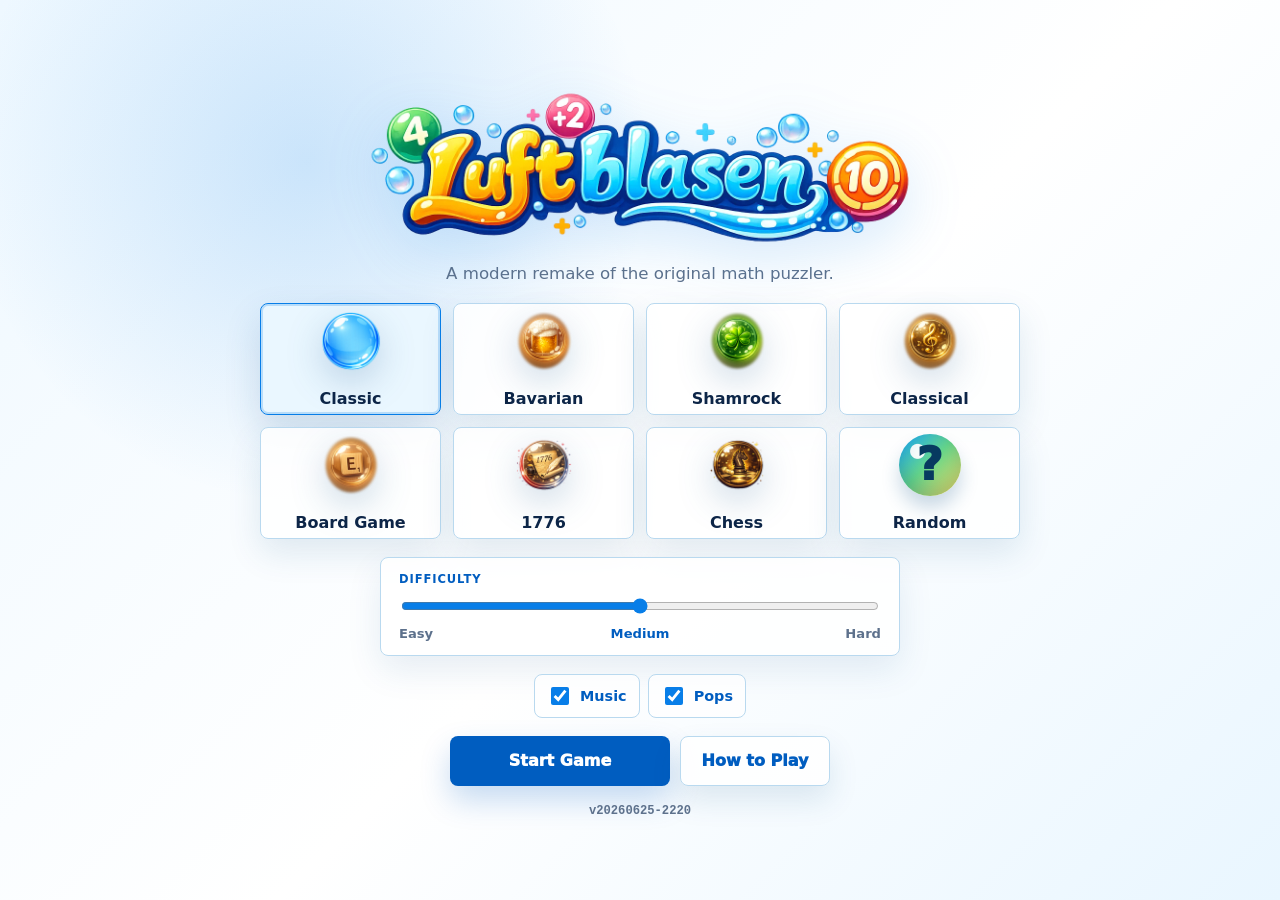
==== commit b7e451ec: "Show score pop on exact match" ====
--- a/index.html
+++ b/index.html
@@ -4,10 +4,10 @@
     <meta charset="utf-8">
     <meta name="viewport" content="width=device-width, initial-scale=1">
     <meta name="format-detection" content="telephone=no">
-    <meta http-equiv="refresh" content="0; url=luftblasen.html?v=20260624-1713">
+    <meta http-equiv="refresh" content="0; url=luftblasen.html?v=20260625-2220">
     <title>Luftblasen</title>
     <link rel="canonical" href="luftblasen.html">
-    <link rel="stylesheet" href="luftblasen.css?v=20260624-1713">
+    <link rel="stylesheet" href="luftblasen.css?v=20260625-2220">
   </head>
   <body class="show-splash">
     <main class="game-shell" data-theme="classic">
@@ -16,12 +16,12 @@
           <h1 id="splash-title">Luftblasen</h1>
           <p>Loading the bubble game...</p>
         </div>
-        <a class="start-button" href="luftblasen.html?v=20260624-1713">Play Luftblasen</a>
-        <footer class="splash-version">v<span data-version>20260624-1713</span></footer>
+        <a class="start-button" href="luftblasen.html?v=20260625-2220">Play Luftblasen</a>
+        <footer class="splash-version">v<span data-version>20260625-2220</span></footer>
       </section>
     </main>
     <script>
-      window.location.replace("luftblasen.html?v=20260624-1713");
+      window.location.replace("luftblasen.html?v=20260625-2220");
     </script>
   </body>
 </html>
--- a/luftblasen.css
+++ b/luftblasen.css
@@ -10,8 +10,8 @@
   --danger: #e94040;
   --gold: #f2a51a;
   --bubble: #d7f1ff;
-  --play-bg: url("assets/luftblasen/images/backgrounds/classic-theme-background.webp?v=20260624-1713");
-  --bubble-sprite: url("assets/luftblasen/images/sprites/bubble-classic-sprite.png?v=20260624-1713");
+  --play-bg: url("assets/luftblasen/images/backgrounds/classic-theme-background.webp?v=20260625-2220");
+  --bubble-sprite: url("assets/luftblasen/images/sprites/bubble-classic-sprite.png?v=20260625-2220");
   --page-bg-a: #dff3ff;
   --page-bg-b: #f8fcff;
   --page-bg-c: #fff8df;
@@ -233,31 +233,31 @@
 }
 
 .splash-theme[data-theme="classic"] .theme-sprite {
-  background-image: url("assets/luftblasen/images/sprites/bubble-classic-sprite.png?v=20260624-1713");
+  background-image: url("assets/luftblasen/images/sprites/bubble-classic-sprite.png?v=20260625-2220");
 }
 
 .splash-theme[data-theme="bavarian"] .theme-sprite {
-  background-image: url("assets/luftblasen/images/sprites/bubble-bavarian-sprite.png?v=20260624-1713");
+  background-image: url("assets/luftblasen/images/sprites/bubble-bavarian-sprite.png?v=20260625-2220");
 }
 
 .splash-theme[data-theme="shamrock"] .theme-sprite {
-  background-image: url("assets/luftblasen/images/sprites/bubble-shamrock-sprite.png?v=20260624-1713");
+  background-image: url("assets/luftblasen/images/sprites/bubble-shamrock-sprite.png?v=20260625-2220");
 }
 
 .splash-theme[data-theme="classical"] .theme-sprite {
-  background-image: url("assets/luftblasen/images/sprites/bubble-classical-sprite.png?v=20260624-1713");
+  background-image: url("assets/luftblasen/images/sprites/bubble-classical-sprite.png?v=20260625-2220");
 }
 
 .splash-theme[data-theme="boardgame"] .theme-sprite {
-  background-image: url("assets/luftblasen/images/sprites/bubble-boardgame-sprite.png?v=20260624-1713");
+  background-image: url("assets/luftblasen/images/sprites/bubble-boardgame-sprite.png?v=20260625-2220");
 }
 
 .splash-theme[data-theme="theme1776"] .theme-sprite {
-  background-image: url("assets/luftblasen/images/sprites/bubble-1776-sprite.png?v=20260624-1713");
+  background-image: url("assets/luftblasen/images/sprites/bubble-1776-sprite.png?v=20260625-2220");
 }
 
 .splash-theme[data-theme="chess"] .theme-sprite {
-  background-image: url("assets/luftblasen/images/sprites/bubble-chess-sprite.png?v=20260624-1713");
+  background-image: url("assets/luftblasen/images/sprites/bubble-chess-sprite.png?v=20260625-2220");
 }
 
 .splash-theme .random-icon {
@@ -944,8 +944,15 @@
   .field-timer.critical,
   .playfield.time-low .timer-stat strong,
   .playfield.time-low .target-stat strong,
-  .playfield.time-low .current-stat strong {
+  .playfield.time-low .current-stat strong,
+  .score-pop.show {
     animation: none;
+  }
+
+  .score-pop.show {
+    display: grid;
+    opacity: 1;
+    transform: translate(-50%, 0) scale(1);
   }
 }
 
@@ -1067,6 +1074,75 @@
   color: #81f0a6;
 }
 
+.score-pop {
+  position: absolute;
+  left: 50%;
+  top: 58%;
+  z-index: 8;
+  display: grid;
+  min-width: 148px;
+  place-items: center;
+  border: 1px solid rgba(255, 255, 255, 0.45);
+  border-radius: var(--radius);
+  padding: 8px 14px 9px;
+  background: rgba(8, 28, 54, 0.72);
+  color: white;
+  opacity: 0;
+  pointer-events: none;
+  text-align: center;
+  text-shadow: 0 2px 5px rgba(0, 0, 0, 0.68);
+  transform: translate(-50%, 0) scale(0.94);
+}
+
+.score-pop.show {
+  animation: score-pop-rise 1120ms ease-out both;
+}
+
+.score-pop.hidden {
+  display: none;
+}
+
+.score-pop strong {
+  display: block;
+  color: #ffe08a;
+  font-size: clamp(1.5rem, 5vw, 2.4rem);
+  font-weight: 950;
+  line-height: 1;
+}
+
+.score-pop span {
+  display: block;
+  margin-top: 3px;
+  color: rgba(255, 255, 255, 0.86);
+  font-size: 0.72rem;
+  font-weight: 900;
+  letter-spacing: 0.04em;
+  line-height: 1.15;
+  text-transform: uppercase;
+}
+
+@keyframes score-pop-rise {
+  0% {
+    opacity: 0;
+    transform: translate(-50%, 10px) scale(0.94);
+  }
+
+  14% {
+    opacity: 1;
+    transform: translate(-50%, 0) scale(1);
+  }
+
+  72% {
+    opacity: 1;
+    transform: translate(-50%, -20px) scale(1);
+  }
+
+  100% {
+    opacity: 0;
+    transform: translate(-50%, -34px) scale(0.98);
+  }
+}
+
 .field-stat {
   min-width: 0;
   border: 1px solid rgba(255, 255, 255, 0.48);
@@ -1192,8 +1268,8 @@
   --page-bg-c: #dceeff;
   --page-glow-a: rgba(240, 160, 0, 0.26);
   --page-glow-b: rgba(21, 101, 216, 0.2);
-  --play-bg: url("assets/luftblasen/images/backgrounds/bavarian-theme-background.webp?v=20260624-1713");
-  --bubble-sprite: url("assets/luftblasen/images/sprites/bubble-bavarian-sprite.png?v=20260624-1713");
+  --play-bg: url("assets/luftblasen/images/backgrounds/bavarian-theme-background.webp?v=20260625-2220");
+  --bubble-sprite: url("assets/luftblasen/images/sprites/bubble-bavarian-sprite.png?v=20260625-2220");
 }
 
 [data-theme="shamrock"] {
@@ -1206,8 +1282,8 @@
   --page-bg-c: #d9f0ff;
   --page-glow-a: rgba(21, 148, 92, 0.25);
   --page-glow-b: rgba(32, 182, 107, 0.2);
-  --play-bg: url("assets/luftblasen/images/backgrounds/shamrock-theme-background.webp?v=20260624-1713");
-  --bubble-sprite: url("assets/luftblasen/images/sprites/bubble-shamrock-sprite.png?v=20260624-1713");
+  --play-bg: url("assets/luftblasen/images/backgrounds/shamrock-theme-background.webp?v=20260625-2220");
+  --bubble-sprite: url("assets/luftblasen/images/sprites/bubble-shamrock-sprite.png?v=20260625-2220");
 }
 
 [data-theme="classical"] {
@@ -1220,8 +1296,8 @@
   --page-bg-c: #fff0cf;
   --page-glow-a: rgba(139, 77, 216, 0.24);
   --page-glow-b: rgba(212, 154, 42, 0.18);
-  --play-bg: url("assets/luftblasen/images/backgrounds/classical-music-background.webp?v=20260624-1713");
-  --bubble-sprite: url("assets/luftblasen/images/sprites/bubble-classical-sprite.png?v=20260624-1713");
+  --play-bg: url("assets/luftblasen/images/backgrounds/classical-music-background.webp?v=20260625-2220");
+  --bubble-sprite: url("assets/luftblasen/images/sprites/bubble-classical-sprite.png?v=20260625-2220");
 }
 
 [data-theme="boardgame"] {
@@ -1234,8 +1310,8 @@
   --page-bg-c: #e3f2ce;
   --page-glow-a: rgba(154, 90, 8, 0.22);
   --page-glow-b: rgba(79, 134, 50, 0.2);
-  --play-bg: url("assets/luftblasen/images/backgrounds/board-game-theme-background.webp?v=20260624-1713");
-  --bubble-sprite: url("assets/luftblasen/images/sprites/bubble-boardgame-sprite.png?v=20260624-1713");
+  --play-bg: url("assets/luftblasen/images/backgrounds/board-game-theme-background.webp?v=20260625-2220");
+  --bubble-sprite: url("assets/luftblasen/images/sprites/bubble-boardgame-sprite.png?v=20260625-2220");
 }
 
 [data-theme="theme1776"] {
@@ -1248,8 +1324,8 @@
   --page-bg-c: #dce9ff;
   --page-glow-a: rgba(180, 64, 50, 0.22);
   --page-glow-b: rgba(34, 76, 132, 0.22);
-  --play-bg: url("assets/luftblasen/images/backgrounds/1776-theme-background.webp?v=20260624-1713");
-  --bubble-sprite: url("assets/luftblasen/images/sprites/bubble-1776-sprite.png?v=20260624-1713");
+  --play-bg: url("assets/luftblasen/images/backgrounds/1776-theme-background.webp?v=20260625-2220");
+  --bubble-sprite: url("assets/luftblasen/images/sprites/bubble-1776-sprite.png?v=20260625-2220");
 }
 
 [data-theme="chess"] {
@@ -1262,8 +1338,8 @@
   --page-bg-c: #cfd8e3;
   --page-glow-a: rgba(143, 106, 45, 0.24);
   --page-glow-b: rgba(39, 53, 75, 0.24);
-  --play-bg: url("assets/luftblasen/images/backgrounds/chess-theme-background.webp?v=20260624-1713");
-  --bubble-sprite: url("assets/luftblasen/images/sprites/bubble-chess-sprite.png?v=20260624-1713");
+  --play-bg: url("assets/luftblasen/images/backgrounds/chess-theme-background.webp?v=20260625-2220");
+  --bubble-sprite: url("assets/luftblasen/images/sprites/bubble-chess-sprite.png?v=20260625-2220");
 }
 
 [data-theme="boardgame"] .playfield {
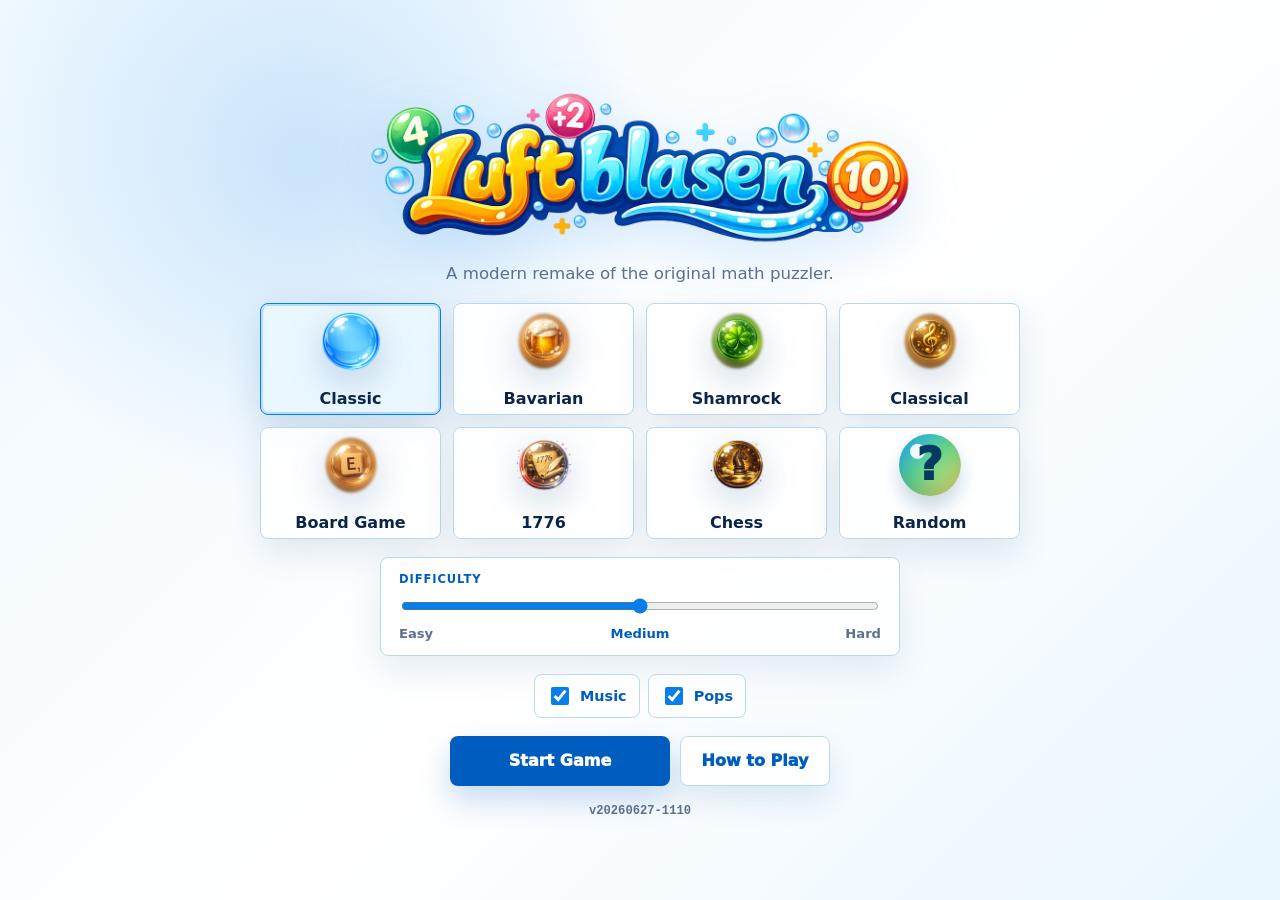
==== commit 2113c2f8: "Optimize bubble movement and HUD updates" ====
--- a/index.html
+++ b/index.html
@@ -4,10 +4,10 @@
     <meta charset="utf-8">
     <meta name="viewport" content="width=device-width, initial-scale=1">
     <meta name="format-detection" content="telephone=no">
-    <meta http-equiv="refresh" content="0; url=luftblasen.html?v=20260625-2220">
+    <meta http-equiv="refresh" content="0; url=luftblasen.html?v=20260627-1110">
     <title>Luftblasen</title>
     <link rel="canonical" href="luftblasen.html">
-    <link rel="stylesheet" href="luftblasen.css?v=20260625-2220">
+    <link rel="stylesheet" href="luftblasen.css?v=20260627-1110">
   </head>
   <body class="show-splash">
     <main class="game-shell" data-theme="classic">
@@ -16,12 +16,12 @@
           <h1 id="splash-title">Luftblasen</h1>
           <p>Loading the bubble game...</p>
         </div>
-        <a class="start-button" href="luftblasen.html?v=20260625-2220">Play Luftblasen</a>
-        <footer class="splash-version">v<span data-version>20260625-2220</span></footer>
+        <a class="start-button" href="luftblasen.html?v=20260627-1110">Play Luftblasen</a>
+        <footer class="splash-version">v<span data-version>20260627-1110</span></footer>
       </section>
     </main>
     <script>
-      window.location.replace("luftblasen.html?v=20260625-2220");
+      window.location.replace("luftblasen.html?v=20260627-1110");
     </script>
   </body>
 </html>
--- a/luftblasen.css
+++ b/luftblasen.css
@@ -10,8 +10,8 @@
   --danger: #e94040;
   --gold: #f2a51a;
   --bubble: #d7f1ff;
-  --play-bg: url("assets/luftblasen/images/backgrounds/classic-theme-background.webp?v=20260625-2220");
-  --bubble-sprite: url("assets/luftblasen/images/sprites/bubble-classic-sprite.png?v=20260625-2220");
+  --play-bg: url("assets/luftblasen/images/backgrounds/classic-theme-background.webp?v=20260627-1110");
+  --bubble-sprite: url("assets/luftblasen/images/sprites/bubble-classic-sprite.png?v=20260627-1110");
   --page-bg-a: #dff3ff;
   --page-bg-b: #f8fcff;
   --page-bg-c: #fff8df;
@@ -233,31 +233,31 @@
 }
 
 .splash-theme[data-theme="classic"] .theme-sprite {
-  background-image: url("assets/luftblasen/images/sprites/bubble-classic-sprite.png?v=20260625-2220");
+  background-image: url("assets/luftblasen/images/sprites/bubble-classic-sprite.png?v=20260627-1110");
 }
 
 .splash-theme[data-theme="bavarian"] .theme-sprite {
-  background-image: url("assets/luftblasen/images/sprites/bubble-bavarian-sprite.png?v=20260625-2220");
+  background-image: url("assets/luftblasen/images/sprites/bubble-bavarian-sprite.png?v=20260627-1110");
 }
 
 .splash-theme[data-theme="shamrock"] .theme-sprite {
-  background-image: url("assets/luftblasen/images/sprites/bubble-shamrock-sprite.png?v=20260625-2220");
+  background-image: url("assets/luftblasen/images/sprites/bubble-shamrock-sprite.png?v=20260627-1110");
 }
 
 .splash-theme[data-theme="classical"] .theme-sprite {
-  background-image: url("assets/luftblasen/images/sprites/bubble-classical-sprite.png?v=20260625-2220");
+  background-image: url("assets/luftblasen/images/sprites/bubble-classical-sprite.png?v=20260627-1110");
 }
 
 .splash-theme[data-theme="boardgame"] .theme-sprite {
-  background-image: url("assets/luftblasen/images/sprites/bubble-boardgame-sprite.png?v=20260625-2220");
+  background-image: url("assets/luftblasen/images/sprites/bubble-boardgame-sprite.png?v=20260627-1110");
 }
 
 .splash-theme[data-theme="theme1776"] .theme-sprite {
-  background-image: url("assets/luftblasen/images/sprites/bubble-1776-sprite.png?v=20260625-2220");
+  background-image: url("assets/luftblasen/images/sprites/bubble-1776-sprite.png?v=20260627-1110");
 }
 
 .splash-theme[data-theme="chess"] .theme-sprite {
-  background-image: url("assets/luftblasen/images/sprites/bubble-chess-sprite.png?v=20260625-2220");
+  background-image: url("assets/luftblasen/images/sprites/bubble-chess-sprite.png?v=20260627-1110");
 }
 
 .splash-theme .random-icon {
@@ -1204,6 +1204,11 @@
 
 .bubble {
   position: absolute;
+  left: 0;
+  top: 0;
+  --x: 0px;
+  --y: 0px;
+  --bubble-scale: 1;
   display: grid;
   place-items: center;
   width: var(--size);
@@ -1219,18 +1224,20 @@
   line-height: 1;
   text-shadow: 0 2px 2px rgba(0, 0, 0, 0.8), 0 0 6px rgba(0, 0, 0, 0.55);
   touch-action: manipulation;
+  transform: translate3d(var(--x), var(--y), 0) scale(var(--bubble-scale));
   transition: transform 70ms ease-out, opacity 80ms ease-out;
   user-select: none;
+  will-change: transform;
   -webkit-tap-highlight-color: transparent;
 }
 
 .bubble:hover {
-  transform: scale(1.04);
+  --bubble-scale: 1.04;
 }
 
 .bubble.selected {
   outline: 5px solid rgba(0, 93, 192, 0.58);
-  transform: scale(1.06);
+  --bubble-scale: 1.06;
 }
 
 .bubble.multiplier {
@@ -1254,7 +1261,7 @@
 
 .bubble.popped {
   opacity: 0;
-  transform: scale(1.18);
+  --bubble-scale: 1.18;
   pointer-events: none;
 }
 
@@ -1268,8 +1275,8 @@
   --page-bg-c: #dceeff;
   --page-glow-a: rgba(240, 160, 0, 0.26);
   --page-glow-b: rgba(21, 101, 216, 0.2);
-  --play-bg: url("assets/luftblasen/images/backgrounds/bavarian-theme-background.webp?v=20260625-2220");
-  --bubble-sprite: url("assets/luftblasen/images/sprites/bubble-bavarian-sprite.png?v=20260625-2220");
+  --play-bg: url("assets/luftblasen/images/backgrounds/bavarian-theme-background.webp?v=20260627-1110");
+  --bubble-sprite: url("assets/luftblasen/images/sprites/bubble-bavarian-sprite.png?v=20260627-1110");
 }
 
 [data-theme="shamrock"] {
@@ -1282,8 +1289,8 @@
   --page-bg-c: #d9f0ff;
   --page-glow-a: rgba(21, 148, 92, 0.25);
   --page-glow-b: rgba(32, 182, 107, 0.2);
-  --play-bg: url("assets/luftblasen/images/backgrounds/shamrock-theme-background.webp?v=20260625-2220");
-  --bubble-sprite: url("assets/luftblasen/images/sprites/bubble-shamrock-sprite.png?v=20260625-2220");
+  --play-bg: url("assets/luftblasen/images/backgrounds/shamrock-theme-background.webp?v=20260627-1110");
+  --bubble-sprite: url("assets/luftblasen/images/sprites/bubble-shamrock-sprite.png?v=20260627-1110");
 }
 
 [data-theme="classical"] {
@@ -1296,8 +1303,8 @@
   --page-bg-c: #fff0cf;
   --page-glow-a: rgba(139, 77, 216, 0.24);
   --page-glow-b: rgba(212, 154, 42, 0.18);
-  --play-bg: url("assets/luftblasen/images/backgrounds/classical-music-background.webp?v=20260625-2220");
-  --bubble-sprite: url("assets/luftblasen/images/sprites/bubble-classical-sprite.png?v=20260625-2220");
+  --play-bg: url("assets/luftblasen/images/backgrounds/classical-music-background.webp?v=20260627-1110");
+  --bubble-sprite: url("assets/luftblasen/images/sprites/bubble-classical-sprite.png?v=20260627-1110");
 }
 
 [data-theme="boardgame"] {
@@ -1310,8 +1317,8 @@
   --page-bg-c: #e3f2ce;
   --page-glow-a: rgba(154, 90, 8, 0.22);
   --page-glow-b: rgba(79, 134, 50, 0.2);
-  --play-bg: url("assets/luftblasen/images/backgrounds/board-game-theme-background.webp?v=20260625-2220");
-  --bubble-sprite: url("assets/luftblasen/images/sprites/bubble-boardgame-sprite.png?v=20260625-2220");
+  --play-bg: url("assets/luftblasen/images/backgrounds/board-game-theme-background.webp?v=20260627-1110");
+  --bubble-sprite: url("assets/luftblasen/images/sprites/bubble-boardgame-sprite.png?v=20260627-1110");
 }
 
 [data-theme="theme1776"] {
@@ -1324,8 +1331,8 @@
   --page-bg-c: #dce9ff;
   --page-glow-a: rgba(180, 64, 50, 0.22);
   --page-glow-b: rgba(34, 76, 132, 0.22);
-  --play-bg: url("assets/luftblasen/images/backgrounds/1776-theme-background.webp?v=20260625-2220");
-  --bubble-sprite: url("assets/luftblasen/images/sprites/bubble-1776-sprite.png?v=20260625-2220");
+  --play-bg: url("assets/luftblasen/images/backgrounds/1776-theme-background.webp?v=20260627-1110");
+  --bubble-sprite: url("assets/luftblasen/images/sprites/bubble-1776-sprite.png?v=20260627-1110");
 }
 
 [data-theme="chess"] {
@@ -1338,8 +1345,8 @@
   --page-bg-c: #cfd8e3;
   --page-glow-a: rgba(143, 106, 45, 0.24);
   --page-glow-b: rgba(39, 53, 75, 0.24);
-  --play-bg: url("assets/luftblasen/images/backgrounds/chess-theme-background.webp?v=20260625-2220");
-  --bubble-sprite: url("assets/luftblasen/images/sprites/bubble-chess-sprite.png?v=20260625-2220");
+  --play-bg: url("assets/luftblasen/images/backgrounds/chess-theme-background.webp?v=20260627-1110");
+  --bubble-sprite: url("assets/luftblasen/images/sprites/bubble-chess-sprite.png?v=20260627-1110");
 }
 
 [data-theme="boardgame"] .playfield {
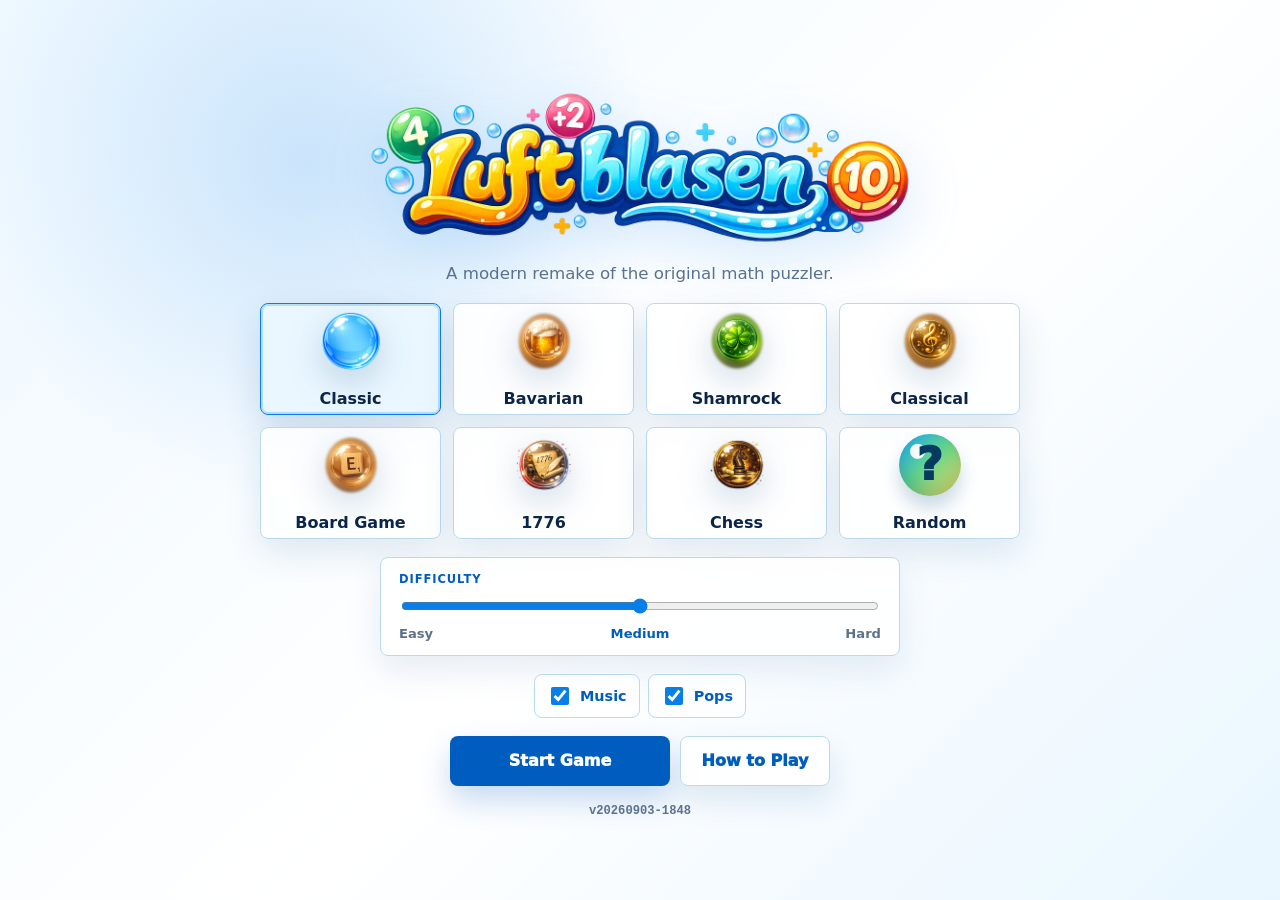
==== commit 5ab462f4: "Show multiplier power-ups as themed icons" ====
--- a/index.html
+++ b/index.html
@@ -4,10 +4,10 @@
     <meta charset="utf-8">
     <meta name="viewport" content="width=device-width, initial-scale=1">
     <meta name="format-detection" content="telephone=no">
-    <meta http-equiv="refresh" content="0; url=luftblasen.html?v=20260627-1110">
+    <meta http-equiv="refresh" content="0; url=luftblasen.html?v=20260903-1848">
     <title>Luftblasen</title>
     <link rel="canonical" href="luftblasen.html">
-    <link rel="stylesheet" href="luftblasen.css?v=20260627-1110">
+    <link rel="stylesheet" href="luftblasen.css?v=20260903-1848">
   </head>
   <body class="show-splash">
     <main class="game-shell" data-theme="classic">
@@ -16,12 +16,12 @@
           <h1 id="splash-title">Luftblasen</h1>
           <p>Loading the bubble game...</p>
         </div>
-        <a class="start-button" href="luftblasen.html?v=20260627-1110">Play Luftblasen</a>
-        <footer class="splash-version">v<span data-version>20260627-1110</span></footer>
+        <a class="start-button" href="luftblasen.html?v=20260903-1848">Play Luftblasen</a>
+        <footer class="splash-version">v<span data-version>20260903-1848</span></footer>
       </section>
     </main>
     <script>
-      window.location.replace("luftblasen.html?v=20260627-1110");
+      window.location.replace("luftblasen.html?v=20260903-1848");
     </script>
   </body>
 </html>
--- a/luftblasen.css
+++ b/luftblasen.css
@@ -10,8 +10,8 @@
   --danger: #e94040;
   --gold: #f2a51a;
   --bubble: #d7f1ff;
-  --play-bg: url("assets/luftblasen/images/backgrounds/classic-theme-background.webp?v=20260627-1110");
-  --bubble-sprite: url("assets/luftblasen/images/sprites/bubble-classic-sprite.png?v=20260627-1110");
+  --play-bg: url("assets/luftblasen/images/backgrounds/classic-theme-background.webp?v=20260903-1848");
+  --bubble-sprite: url("assets/luftblasen/images/sprites/bubble-classic-sprite.png?v=20260903-1848");
   --page-bg-a: #dff3ff;
   --page-bg-b: #f8fcff;
   --page-bg-c: #fff8df;
@@ -233,31 +233,31 @@
 }
 
 .splash-theme[data-theme="classic"] .theme-sprite {
-  background-image: url("assets/luftblasen/images/sprites/bubble-classic-sprite.png?v=20260627-1110");
+  background-image: url("assets/luftblasen/images/sprites/bubble-classic-sprite.png?v=20260903-1848");
 }
 
 .splash-theme[data-theme="bavarian"] .theme-sprite {
-  background-image: url("assets/luftblasen/images/sprites/bubble-bavarian-sprite.png?v=20260627-1110");
+  background-image: url("assets/luftblasen/images/sprites/bubble-bavarian-sprite.png?v=20260903-1848");
 }
 
 .splash-theme[data-theme="shamrock"] .theme-sprite {
-  background-image: url("assets/luftblasen/images/sprites/bubble-shamrock-sprite.png?v=20260627-1110");
+  background-image: url("assets/luftblasen/images/sprites/bubble-shamrock-sprite.png?v=20260903-1848");
 }
 
 .splash-theme[data-theme="classical"] .theme-sprite {
-  background-image: url("assets/luftblasen/images/sprites/bubble-classical-sprite.png?v=20260627-1110");
+  background-image: url("assets/luftblasen/images/sprites/bubble-classical-sprite.png?v=20260903-1848");
 }
 
 .splash-theme[data-theme="boardgame"] .theme-sprite {
-  background-image: url("assets/luftblasen/images/sprites/bubble-boardgame-sprite.png?v=20260627-1110");
+  background-image: url("assets/luftblasen/images/sprites/bubble-boardgame-sprite.png?v=20260903-1848");
 }
 
 .splash-theme[data-theme="theme1776"] .theme-sprite {
-  background-image: url("assets/luftblasen/images/sprites/bubble-1776-sprite.png?v=20260627-1110");
+  background-image: url("assets/luftblasen/images/sprites/bubble-1776-sprite.png?v=20260903-1848");
 }
 
 .splash-theme[data-theme="chess"] .theme-sprite {
-  background-image: url("assets/luftblasen/images/sprites/bubble-chess-sprite.png?v=20260627-1110");
+  background-image: url("assets/luftblasen/images/sprites/bubble-chess-sprite.png?v=20260903-1848");
 }
 
 .splash-theme .random-icon {
@@ -1241,6 +1241,18 @@
 }
 
 .bubble.multiplier {
+  filter: drop-shadow(0 0 6px rgba(148, 102, 255, 0.42));
+}
+
+.bubble.multiplier-2 {
+  background-position: 0 center;
+}
+
+.bubble.multiplier-3 {
+  background-position: calc(var(--size) * -1) center;
+}
+
+.bubble.multiplier-4 {
   background-position: calc(var(--size) * -2) center;
 }
 
@@ -1275,8 +1287,8 @@
   --page-bg-c: #dceeff;
   --page-glow-a: rgba(240, 160, 0, 0.26);
   --page-glow-b: rgba(21, 101, 216, 0.2);
-  --play-bg: url("assets/luftblasen/images/backgrounds/bavarian-theme-background.webp?v=20260627-1110");
-  --bubble-sprite: url("assets/luftblasen/images/sprites/bubble-bavarian-sprite.png?v=20260627-1110");
+  --play-bg: url("assets/luftblasen/images/backgrounds/bavarian-theme-background.webp?v=20260903-1848");
+  --bubble-sprite: url("assets/luftblasen/images/sprites/bubble-bavarian-sprite.png?v=20260903-1848");
 }
 
 [data-theme="shamrock"] {
@@ -1289,8 +1301,8 @@
   --page-bg-c: #d9f0ff;
   --page-glow-a: rgba(21, 148, 92, 0.25);
   --page-glow-b: rgba(32, 182, 107, 0.2);
-  --play-bg: url("assets/luftblasen/images/backgrounds/shamrock-theme-background.webp?v=20260627-1110");
-  --bubble-sprite: url("assets/luftblasen/images/sprites/bubble-shamrock-sprite.png?v=20260627-1110");
+  --play-bg: url("assets/luftblasen/images/backgrounds/shamrock-theme-background.webp?v=20260903-1848");
+  --bubble-sprite: url("assets/luftblasen/images/sprites/bubble-shamrock-sprite.png?v=20260903-1848");
 }
 
 [data-theme="classical"] {
@@ -1303,8 +1315,8 @@
   --page-bg-c: #fff0cf;
   --page-glow-a: rgba(139, 77, 216, 0.24);
   --page-glow-b: rgba(212, 154, 42, 0.18);
-  --play-bg: url("assets/luftblasen/images/backgrounds/classical-music-background.webp?v=20260627-1110");
-  --bubble-sprite: url("assets/luftblasen/images/sprites/bubble-classical-sprite.png?v=20260627-1110");
+  --play-bg: url("assets/luftblasen/images/backgrounds/classical-music-background.webp?v=20260903-1848");
+  --bubble-sprite: url("assets/luftblasen/images/sprites/bubble-classical-sprite.png?v=20260903-1848");
 }
 
 [data-theme="boardgame"] {
@@ -1317,8 +1329,8 @@
   --page-bg-c: #e3f2ce;
   --page-glow-a: rgba(154, 90, 8, 0.22);
   --page-glow-b: rgba(79, 134, 50, 0.2);
-  --play-bg: url("assets/luftblasen/images/backgrounds/board-game-theme-background.webp?v=20260627-1110");
-  --bubble-sprite: url("assets/luftblasen/images/sprites/bubble-boardgame-sprite.png?v=20260627-1110");
+  --play-bg: url("assets/luftblasen/images/backgrounds/board-game-theme-background.webp?v=20260903-1848");
+  --bubble-sprite: url("assets/luftblasen/images/sprites/bubble-boardgame-sprite.png?v=20260903-1848");
 }
 
 [data-theme="theme1776"] {
@@ -1331,8 +1343,8 @@
   --page-bg-c: #dce9ff;
   --page-glow-a: rgba(180, 64, 50, 0.22);
   --page-glow-b: rgba(34, 76, 132, 0.22);
-  --play-bg: url("assets/luftblasen/images/backgrounds/1776-theme-background.webp?v=20260627-1110");
-  --bubble-sprite: url("assets/luftblasen/images/sprites/bubble-1776-sprite.png?v=20260627-1110");
+  --play-bg: url("assets/luftblasen/images/backgrounds/1776-theme-background.webp?v=20260903-1848");
+  --bubble-sprite: url("assets/luftblasen/images/sprites/bubble-1776-sprite.png?v=20260903-1848");
 }
 
 [data-theme="chess"] {
@@ -1345,8 +1357,8 @@
   --page-bg-c: #cfd8e3;
   --page-glow-a: rgba(143, 106, 45, 0.24);
   --page-glow-b: rgba(39, 53, 75, 0.24);
-  --play-bg: url("assets/luftblasen/images/backgrounds/chess-theme-background.webp?v=20260627-1110");
-  --bubble-sprite: url("assets/luftblasen/images/sprites/bubble-chess-sprite.png?v=20260627-1110");
+  --play-bg: url("assets/luftblasen/images/backgrounds/chess-theme-background.webp?v=20260903-1848");
+  --bubble-sprite: url("assets/luftblasen/images/sprites/bubble-chess-sprite.png?v=20260903-1848");
 }
 
 [data-theme="boardgame"] .playfield {
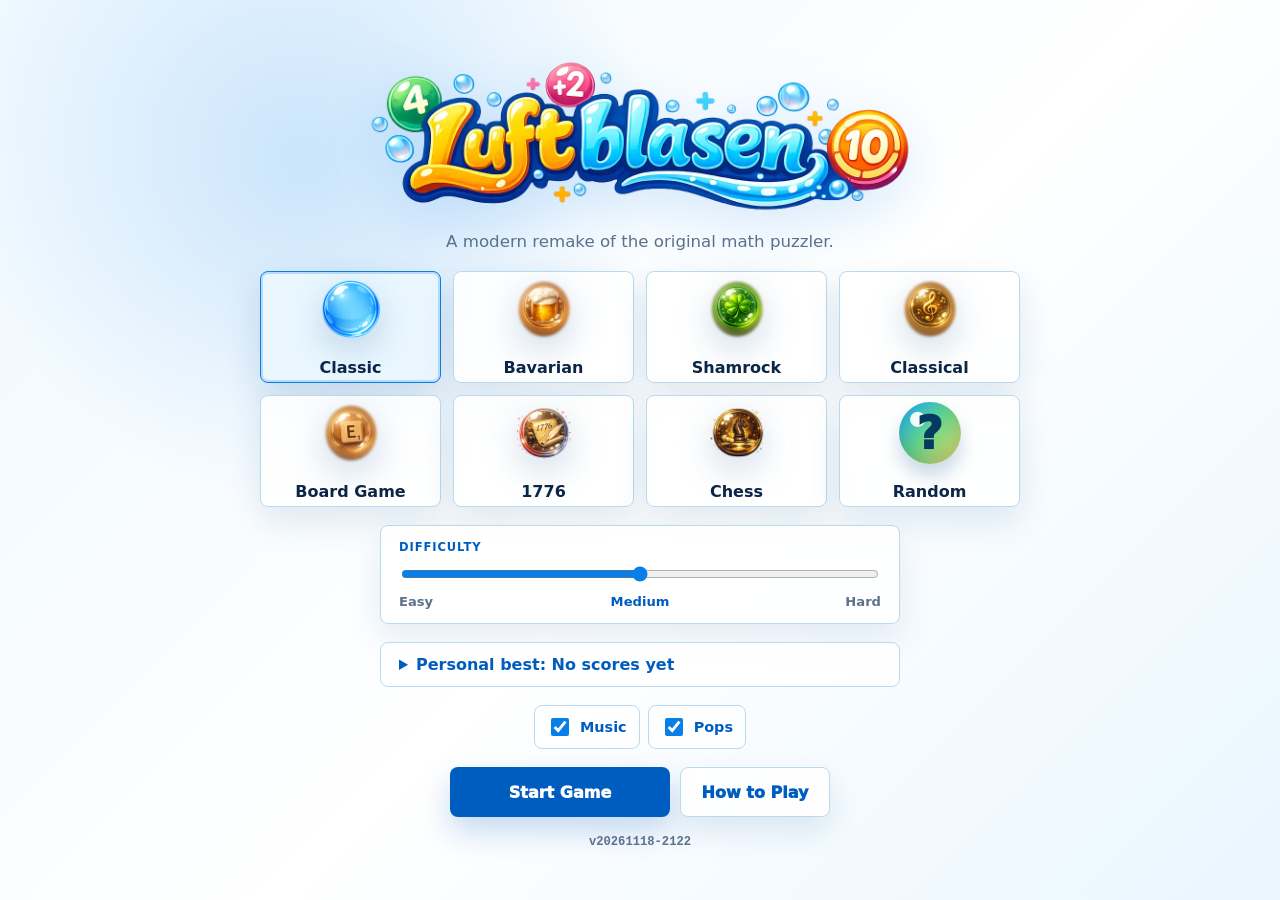
==== commit b03c9f14: "Save local high scores and player preferences" ====
--- a/index.html
+++ b/index.html
@@ -4,10 +4,10 @@
     <meta charset="utf-8">
     <meta name="viewport" content="width=device-width, initial-scale=1">
     <meta name="format-detection" content="telephone=no">
-    <meta http-equiv="refresh" content="0; url=luftblasen.html?v=20260903-1848">
+    <meta http-equiv="refresh" content="0; url=luftblasen.html?v=20261118-2122">
     <title>Luftblasen</title>
     <link rel="canonical" href="luftblasen.html">
-    <link rel="stylesheet" href="luftblasen.css?v=20260903-1848">
+    <link rel="stylesheet" href="luftblasen.css?v=20261118-2122">
   </head>
   <body class="show-splash">
     <main class="game-shell" data-theme="classic">
@@ -16,12 +16,12 @@
           <h1 id="splash-title">Luftblasen</h1>
           <p>Loading the bubble game...</p>
         </div>
-        <a class="start-button" href="luftblasen.html?v=20260903-1848">Play Luftblasen</a>
-        <footer class="splash-version">v<span data-version>20260903-1848</span></footer>
+        <a class="start-button" href="luftblasen.html?v=20261118-2122">Play Luftblasen</a>
+        <footer class="splash-version">v<span data-version>20261118-2122</span></footer>
       </section>
     </main>
     <script>
-      window.location.replace("luftblasen.html?v=20260903-1848");
+      window.location.replace("luftblasen.html?v=20261118-2122");
     </script>
   </body>
 </html>
--- a/luftblasen.css
+++ b/luftblasen.css
@@ -10,8 +10,8 @@
   --danger: #e94040;
   --gold: #f2a51a;
   --bubble: #d7f1ff;
-  --play-bg: url("assets/luftblasen/images/backgrounds/classic-theme-background.webp?v=20260903-1848");
-  --bubble-sprite: url("assets/luftblasen/images/sprites/bubble-classic-sprite.png?v=20260903-1848");
+  --play-bg: url("assets/luftblasen/images/backgrounds/classic-theme-background.webp?v=20261118-2122");
+  --bubble-sprite: url("assets/luftblasen/images/sprites/bubble-classic-sprite.png?v=20261118-2122");
   --page-bg-a: #dff3ff;
   --page-bg-b: #f8fcff;
   --page-bg-c: #fff8df;
@@ -78,7 +78,8 @@
   z-index: 100;
   display: grid;
   place-items: center;
-  align-content: center;
+  align-content: safe center;
+  overflow-y: auto;
   gap: 18px;
   padding: 22px;
   background:
@@ -177,6 +178,57 @@
   gap: 8px;
 }
 
+.high-scores {
+  width: min(520px, 100%);
+  border: 1px solid var(--line);
+  border-radius: var(--radius);
+  padding: 12px 18px;
+  background: rgba(255, 255, 255, 0.88);
+}
+
+.high-scores summary {
+  color: var(--accent-strong);
+  cursor: pointer;
+  font-weight: 800;
+}
+
+.high-scores p,
+.high-scores small,
+.storage-note {
+  color: var(--muted);
+  font-size: 0.78rem;
+  line-height: 1.4;
+}
+
+.high-scores ol {
+  max-height: 220px;
+  overflow-y: auto;
+  padding-left: 24px;
+}
+
+.high-scores li {
+  padding: 5px 0;
+  font-size: 0.85rem;
+}
+
+.high-scores li span {
+  display: block;
+  color: var(--muted);
+  font-size: 0.75rem;
+}
+
+.end-record {
+  margin: -8px 0 12px;
+  color: var(--good);
+  font-weight: 950;
+}
+
+.end-best {
+  margin: -4px 0 14px;
+  color: var(--accent-strong);
+  font-weight: 800;
+}
+
 .sound-toggle {
   display: inline-flex;
   align-items: center;
@@ -233,31 +285,31 @@
 }
 
 .splash-theme[data-theme="classic"] .theme-sprite {
-  background-image: url("assets/luftblasen/images/sprites/bubble-classic-sprite.png?v=20260903-1848");
+  background-image: url("assets/luftblasen/images/sprites/bubble-classic-sprite.png?v=20261118-2122");
 }
 
 .splash-theme[data-theme="bavarian"] .theme-sprite {
-  background-image: url("assets/luftblasen/images/sprites/bubble-bavarian-sprite.png?v=20260903-1848");
+  background-image: url("assets/luftblasen/images/sprites/bubble-bavarian-sprite.png?v=20261118-2122");
 }
 
 .splash-theme[data-theme="shamrock"] .theme-sprite {
-  background-image: url("assets/luftblasen/images/sprites/bubble-shamrock-sprite.png?v=20260903-1848");
+  background-image: url("assets/luftblasen/images/sprites/bubble-shamrock-sprite.png?v=20261118-2122");
 }
 
 .splash-theme[data-theme="classical"] .theme-sprite {
-  background-image: url("assets/luftblasen/images/sprites/bubble-classical-sprite.png?v=20260903-1848");
+  background-image: url("assets/luftblasen/images/sprites/bubble-classical-sprite.png?v=20261118-2122");
 }
 
 .splash-theme[data-theme="boardgame"] .theme-sprite {
-  background-image: url("assets/luftblasen/images/sprites/bubble-boardgame-sprite.png?v=20260903-1848");
+  background-image: url("assets/luftblasen/images/sprites/bubble-boardgame-sprite.png?v=20261118-2122");
 }
 
 .splash-theme[data-theme="theme1776"] .theme-sprite {
-  background-image: url("assets/luftblasen/images/sprites/bubble-1776-sprite.png?v=20260903-1848");
+  background-image: url("assets/luftblasen/images/sprites/bubble-1776-sprite.png?v=20261118-2122");
 }
 
 .splash-theme[data-theme="chess"] .theme-sprite {
-  background-image: url("assets/luftblasen/images/sprites/bubble-chess-sprite.png?v=20260903-1848");
+  background-image: url("assets/luftblasen/images/sprites/bubble-chess-sprite.png?v=20261118-2122");
 }
 
 .splash-theme .random-icon {
@@ -625,6 +677,11 @@
 .end-screen.hidden,
 .pause-screen.hidden {
   display: none;
+}
+
+.end-screen {
+  align-items: safe center;
+  overflow-y: auto;
 }
 
 .end-panel,
@@ -1287,8 +1344,8 @@
   --page-bg-c: #dceeff;
   --page-glow-a: rgba(240, 160, 0, 0.26);
   --page-glow-b: rgba(21, 101, 216, 0.2);
-  --play-bg: url("assets/luftblasen/images/backgrounds/bavarian-theme-background.webp?v=20260903-1848");
-  --bubble-sprite: url("assets/luftblasen/images/sprites/bubble-bavarian-sprite.png?v=20260903-1848");
+  --play-bg: url("assets/luftblasen/images/backgrounds/bavarian-theme-background.webp?v=20261118-2122");
+  --bubble-sprite: url("assets/luftblasen/images/sprites/bubble-bavarian-sprite.png?v=20261118-2122");
 }
 
 [data-theme="shamrock"] {
@@ -1301,8 +1358,8 @@
   --page-bg-c: #d9f0ff;
   --page-glow-a: rgba(21, 148, 92, 0.25);
   --page-glow-b: rgba(32, 182, 107, 0.2);
-  --play-bg: url("assets/luftblasen/images/backgrounds/shamrock-theme-background.webp?v=20260903-1848");
-  --bubble-sprite: url("assets/luftblasen/images/sprites/bubble-shamrock-sprite.png?v=20260903-1848");
+  --play-bg: url("assets/luftblasen/images/backgrounds/shamrock-theme-background.webp?v=20261118-2122");
+  --bubble-sprite: url("assets/luftblasen/images/sprites/bubble-shamrock-sprite.png?v=20261118-2122");
 }
 
 [data-theme="classical"] {
@@ -1315,8 +1372,8 @@
   --page-bg-c: #fff0cf;
   --page-glow-a: rgba(139, 77, 216, 0.24);
   --page-glow-b: rgba(212, 154, 42, 0.18);
-  --play-bg: url("assets/luftblasen/images/backgrounds/classical-music-background.webp?v=20260903-1848");
-  --bubble-sprite: url("assets/luftblasen/images/sprites/bubble-classical-sprite.png?v=20260903-1848");
+  --play-bg: url("assets/luftblasen/images/backgrounds/classical-music-background.webp?v=20261118-2122");
+  --bubble-sprite: url("assets/luftblasen/images/sprites/bubble-classical-sprite.png?v=20261118-2122");
 }
 
 [data-theme="boardgame"] {
@@ -1329,8 +1386,8 @@
   --page-bg-c: #e3f2ce;
   --page-glow-a: rgba(154, 90, 8, 0.22);
   --page-glow-b: rgba(79, 134, 50, 0.2);
-  --play-bg: url("assets/luftblasen/images/backgrounds/board-game-theme-background.webp?v=20260903-1848");
-  --bubble-sprite: url("assets/luftblasen/images/sprites/bubble-boardgame-sprite.png?v=20260903-1848");
+  --play-bg: url("assets/luftblasen/images/backgrounds/board-game-theme-background.webp?v=20261118-2122");
+  --bubble-sprite: url("assets/luftblasen/images/sprites/bubble-boardgame-sprite.png?v=20261118-2122");
 }
 
 [data-theme="theme1776"] {
@@ -1343,8 +1400,8 @@
   --page-bg-c: #dce9ff;
   --page-glow-a: rgba(180, 64, 50, 0.22);
   --page-glow-b: rgba(34, 76, 132, 0.22);
-  --play-bg: url("assets/luftblasen/images/backgrounds/1776-theme-background.webp?v=20260903-1848");
-  --bubble-sprite: url("assets/luftblasen/images/sprites/bubble-1776-sprite.png?v=20260903-1848");
+  --play-bg: url("assets/luftblasen/images/backgrounds/1776-theme-background.webp?v=20261118-2122");
+  --bubble-sprite: url("assets/luftblasen/images/sprites/bubble-1776-sprite.png?v=20261118-2122");
 }
 
 [data-theme="chess"] {
@@ -1357,8 +1414,8 @@
   --page-bg-c: #cfd8e3;
   --page-glow-a: rgba(143, 106, 45, 0.24);
   --page-glow-b: rgba(39, 53, 75, 0.24);
-  --play-bg: url("assets/luftblasen/images/backgrounds/chess-theme-background.webp?v=20260903-1848");
-  --bubble-sprite: url("assets/luftblasen/images/sprites/bubble-chess-sprite.png?v=20260903-1848");
+  --play-bg: url("assets/luftblasen/images/backgrounds/chess-theme-background.webp?v=20261118-2122");
+  --bubble-sprite: url("assets/luftblasen/images/sprites/bubble-chess-sprite.png?v=20261118-2122");
 }
 
 [data-theme="boardgame"] .playfield {
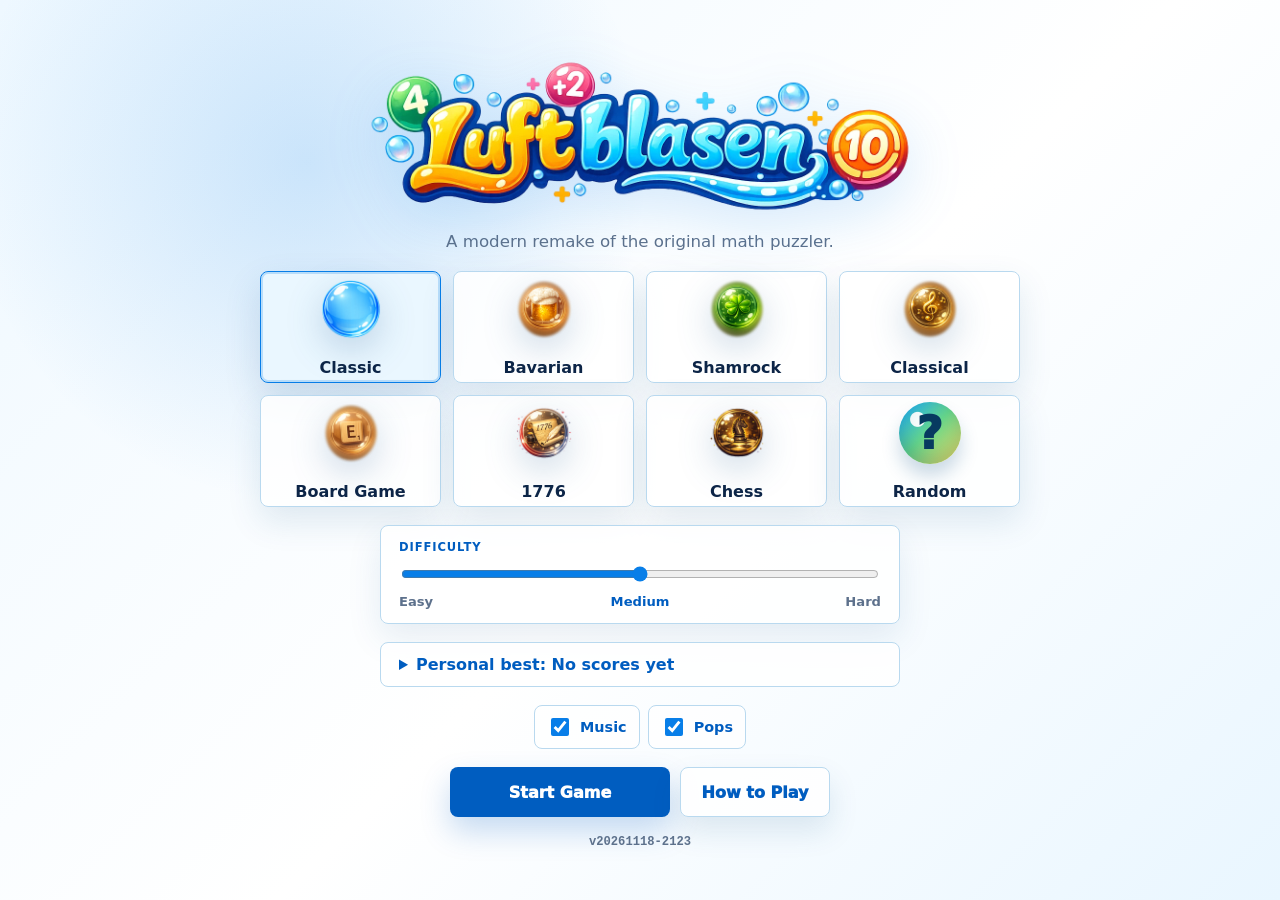
==== commit bfbb56ef: "Clear stale low-time warning when resetting the timer" ====
--- a/index.html
+++ b/index.html
@@ -4,10 +4,10 @@
     <meta charset="utf-8">
     <meta name="viewport" content="width=device-width, initial-scale=1">
     <meta name="format-detection" content="telephone=no">
-    <meta http-equiv="refresh" content="0; url=luftblasen.html?v=20261118-2122">
+    <meta http-equiv="refresh" content="0; url=luftblasen.html?v=20261118-2123">
     <title>Luftblasen</title>
     <link rel="canonical" href="luftblasen.html">
-    <link rel="stylesheet" href="luftblasen.css?v=20261118-2122">
+    <link rel="stylesheet" href="luftblasen.css?v=20261118-2123">
   </head>
   <body class="show-splash">
     <main class="game-shell" data-theme="classic">
@@ -16,12 +16,12 @@
           <h1 id="splash-title">Luftblasen</h1>
           <p>Loading the bubble game...</p>
         </div>
-        <a class="start-button" href="luftblasen.html?v=20261118-2122">Play Luftblasen</a>
-        <footer class="splash-version">v<span data-version>20261118-2122</span></footer>
+        <a class="start-button" href="luftblasen.html?v=20261118-2123">Play Luftblasen</a>
+        <footer class="splash-version">v<span data-version>20261118-2123</span></footer>
       </section>
     </main>
     <script>
-      window.location.replace("luftblasen.html?v=20261118-2122");
+      window.location.replace("luftblasen.html?v=20261118-2123");
     </script>
   </body>
 </html>
--- a/luftblasen.css
+++ b/luftblasen.css
@@ -10,8 +10,8 @@
   --danger: #e94040;
   --gold: #f2a51a;
   --bubble: #d7f1ff;
-  --play-bg: url("assets/luftblasen/images/backgrounds/classic-theme-background.webp?v=20261118-2122");
-  --bubble-sprite: url("assets/luftblasen/images/sprites/bubble-classic-sprite.png?v=20261118-2122");
+  --play-bg: url("assets/luftblasen/images/backgrounds/classic-theme-background.webp?v=20261118-2123");
+  --bubble-sprite: url("assets/luftblasen/images/sprites/bubble-classic-sprite.png?v=20261118-2123");
   --page-bg-a: #dff3ff;
   --page-bg-b: #f8fcff;
   --page-bg-c: #fff8df;
@@ -285,31 +285,31 @@
 }
 
 .splash-theme[data-theme="classic"] .theme-sprite {
-  background-image: url("assets/luftblasen/images/sprites/bubble-classic-sprite.png?v=20261118-2122");
+  background-image: url("assets/luftblasen/images/sprites/bubble-classic-sprite.png?v=20261118-2123");
 }
 
 .splash-theme[data-theme="bavarian"] .theme-sprite {
-  background-image: url("assets/luftblasen/images/sprites/bubble-bavarian-sprite.png?v=20261118-2122");
+  background-image: url("assets/luftblasen/images/sprites/bubble-bavarian-sprite.png?v=20261118-2123");
 }
 
 .splash-theme[data-theme="shamrock"] .theme-sprite {
-  background-image: url("assets/luftblasen/images/sprites/bubble-shamrock-sprite.png?v=20261118-2122");
+  background-image: url("assets/luftblasen/images/sprites/bubble-shamrock-sprite.png?v=20261118-2123");
 }
 
 .splash-theme[data-theme="classical"] .theme-sprite {
-  background-image: url("assets/luftblasen/images/sprites/bubble-classical-sprite.png?v=20261118-2122");
+  background-image: url("assets/luftblasen/images/sprites/bubble-classical-sprite.png?v=20261118-2123");
 }
 
 .splash-theme[data-theme="boardgame"] .theme-sprite {
-  background-image: url("assets/luftblasen/images/sprites/bubble-boardgame-sprite.png?v=20261118-2122");
+  background-image: url("assets/luftblasen/images/sprites/bubble-boardgame-sprite.png?v=20261118-2123");
 }
 
 .splash-theme[data-theme="theme1776"] .theme-sprite {
-  background-image: url("assets/luftblasen/images/sprites/bubble-1776-sprite.png?v=20261118-2122");
+  background-image: url("assets/luftblasen/images/sprites/bubble-1776-sprite.png?v=20261118-2123");
 }
 
 .splash-theme[data-theme="chess"] .theme-sprite {
-  background-image: url("assets/luftblasen/images/sprites/bubble-chess-sprite.png?v=20261118-2122");
+  background-image: url("assets/luftblasen/images/sprites/bubble-chess-sprite.png?v=20261118-2123");
 }
 
 .splash-theme .random-icon {
@@ -1344,8 +1344,8 @@
   --page-bg-c: #dceeff;
   --page-glow-a: rgba(240, 160, 0, 0.26);
   --page-glow-b: rgba(21, 101, 216, 0.2);
-  --play-bg: url("assets/luftblasen/images/backgrounds/bavarian-theme-background.webp?v=20261118-2122");
-  --bubble-sprite: url("assets/luftblasen/images/sprites/bubble-bavarian-sprite.png?v=20261118-2122");
+  --play-bg: url("assets/luftblasen/images/backgrounds/bavarian-theme-background.webp?v=20261118-2123");
+  --bubble-sprite: url("assets/luftblasen/images/sprites/bubble-bavarian-sprite.png?v=20261118-2123");
 }
 
 [data-theme="shamrock"] {
@@ -1358,8 +1358,8 @@
   --page-bg-c: #d9f0ff;
   --page-glow-a: rgba(21, 148, 92, 0.25);
   --page-glow-b: rgba(32, 182, 107, 0.2);
-  --play-bg: url("assets/luftblasen/images/backgrounds/shamrock-theme-background.webp?v=20261118-2122");
-  --bubble-sprite: url("assets/luftblasen/images/sprites/bubble-shamrock-sprite.png?v=20261118-2122");
+  --play-bg: url("assets/luftblasen/images/backgrounds/shamrock-theme-background.webp?v=20261118-2123");
+  --bubble-sprite: url("assets/luftblasen/images/sprites/bubble-shamrock-sprite.png?v=20261118-2123");
 }
 
 [data-theme="classical"] {
@@ -1372,8 +1372,8 @@
   --page-bg-c: #fff0cf;
   --page-glow-a: rgba(139, 77, 216, 0.24);
   --page-glow-b: rgba(212, 154, 42, 0.18);
-  --play-bg: url("assets/luftblasen/images/backgrounds/classical-music-background.webp?v=20261118-2122");
-  --bubble-sprite: url("assets/luftblasen/images/sprites/bubble-classical-sprite.png?v=20261118-2122");
+  --play-bg: url("assets/luftblasen/images/backgrounds/classical-music-background.webp?v=20261118-2123");
+  --bubble-sprite: url("assets/luftblasen/images/sprites/bubble-classical-sprite.png?v=20261118-2123");
 }
 
 [data-theme="boardgame"] {
@@ -1386,8 +1386,8 @@
   --page-bg-c: #e3f2ce;
   --page-glow-a: rgba(154, 90, 8, 0.22);
   --page-glow-b: rgba(79, 134, 50, 0.2);
-  --play-bg: url("assets/luftblasen/images/backgrounds/board-game-theme-background.webp?v=20261118-2122");
-  --bubble-sprite: url("assets/luftblasen/images/sprites/bubble-boardgame-sprite.png?v=20261118-2122");
+  --play-bg: url("assets/luftblasen/images/backgrounds/board-game-theme-background.webp?v=20261118-2123");
+  --bubble-sprite: url("assets/luftblasen/images/sprites/bubble-boardgame-sprite.png?v=20261118-2123");
 }
 
 [data-theme="theme1776"] {
@@ -1400,8 +1400,8 @@
   --page-bg-c: #dce9ff;
   --page-glow-a: rgba(180, 64, 50, 0.22);
   --page-glow-b: rgba(34, 76, 132, 0.22);
-  --play-bg: url("assets/luftblasen/images/backgrounds/1776-theme-background.webp?v=20261118-2122");
-  --bubble-sprite: url("assets/luftblasen/images/sprites/bubble-1776-sprite.png?v=20261118-2122");
+  --play-bg: url("assets/luftblasen/images/backgrounds/1776-theme-background.webp?v=20261118-2123");
+  --bubble-sprite: url("assets/luftblasen/images/sprites/bubble-1776-sprite.png?v=20261118-2123");
 }
 
 [data-theme="chess"] {
@@ -1414,8 +1414,8 @@
   --page-bg-c: #cfd8e3;
   --page-glow-a: rgba(143, 106, 45, 0.24);
   --page-glow-b: rgba(39, 53, 75, 0.24);
-  --play-bg: url("assets/luftblasen/images/backgrounds/chess-theme-background.webp?v=20261118-2122");
-  --bubble-sprite: url("assets/luftblasen/images/sprites/bubble-chess-sprite.png?v=20261118-2122");
+  --play-bg: url("assets/luftblasen/images/backgrounds/chess-theme-background.webp?v=20261118-2123");
+  --bubble-sprite: url("assets/luftblasen/images/sprites/bubble-chess-sprite.png?v=20261118-2123");
 }
 
 [data-theme="boardgame"] .playfield {
